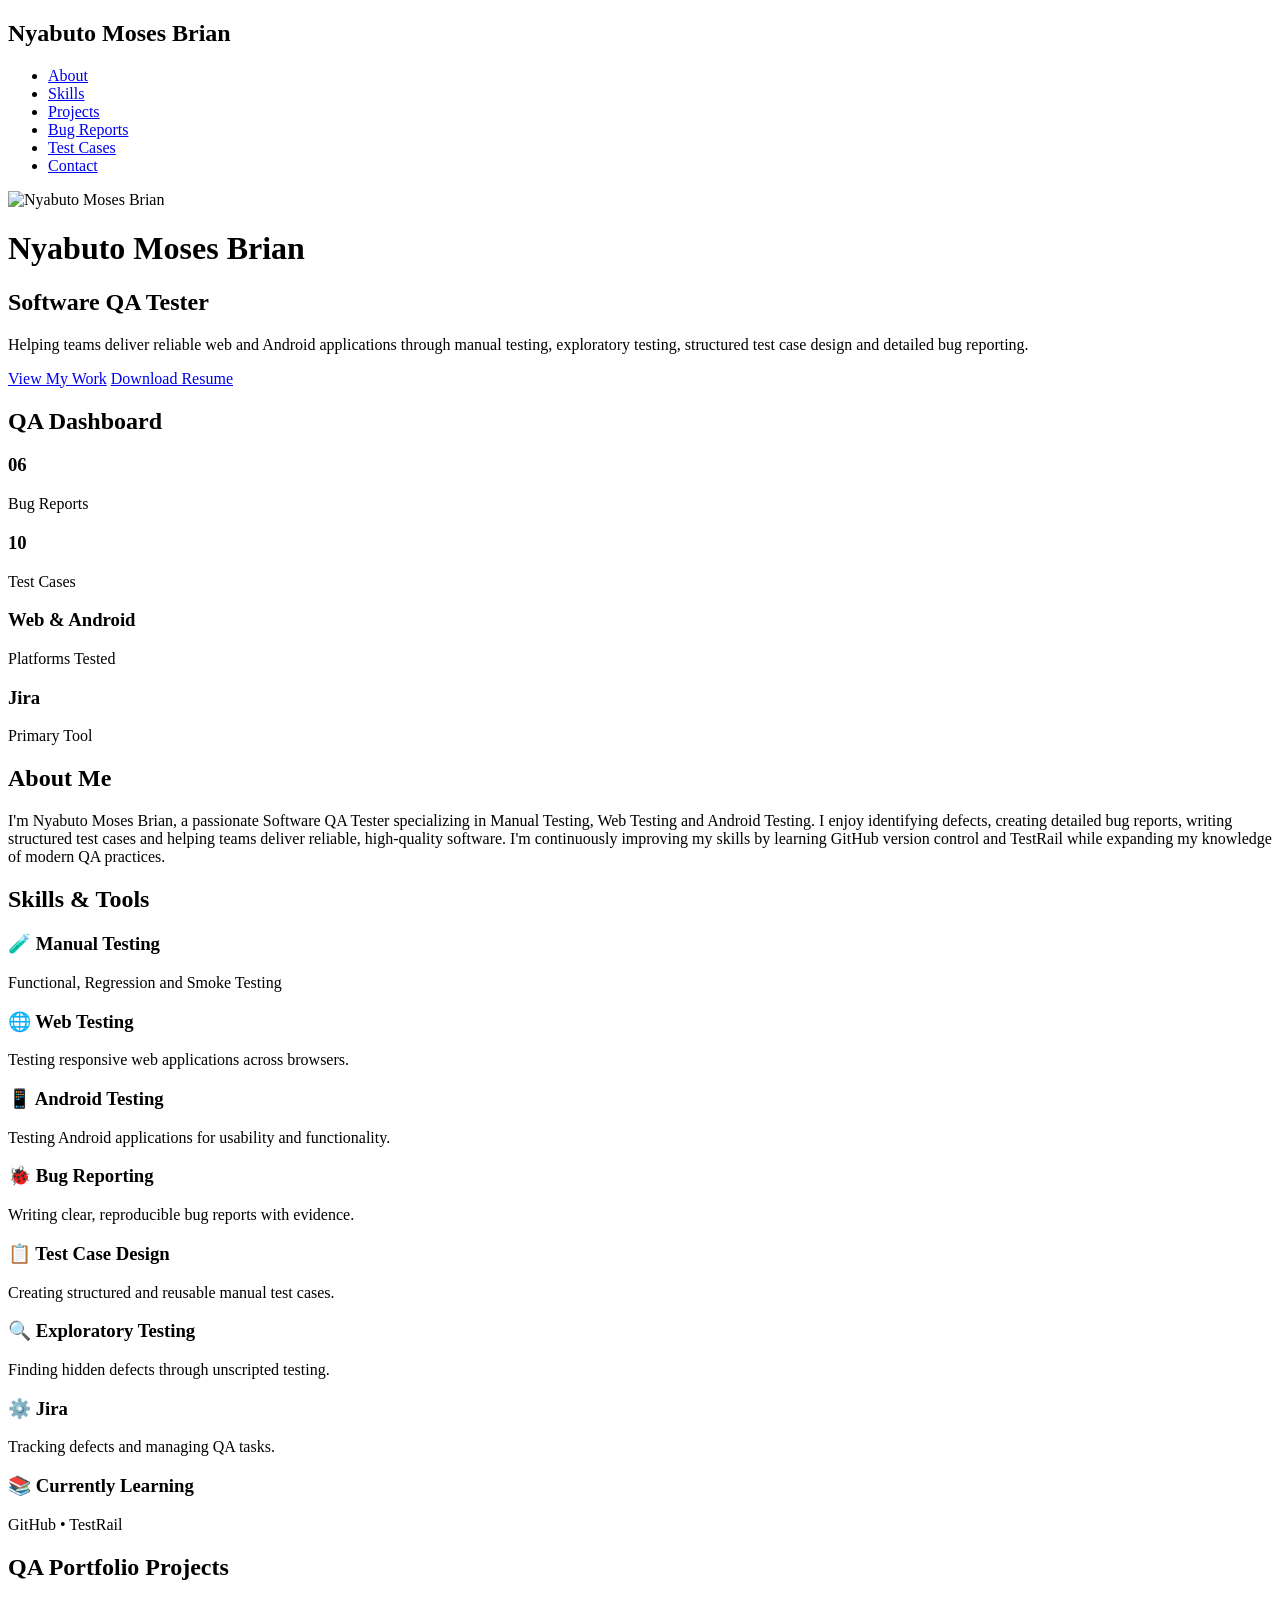
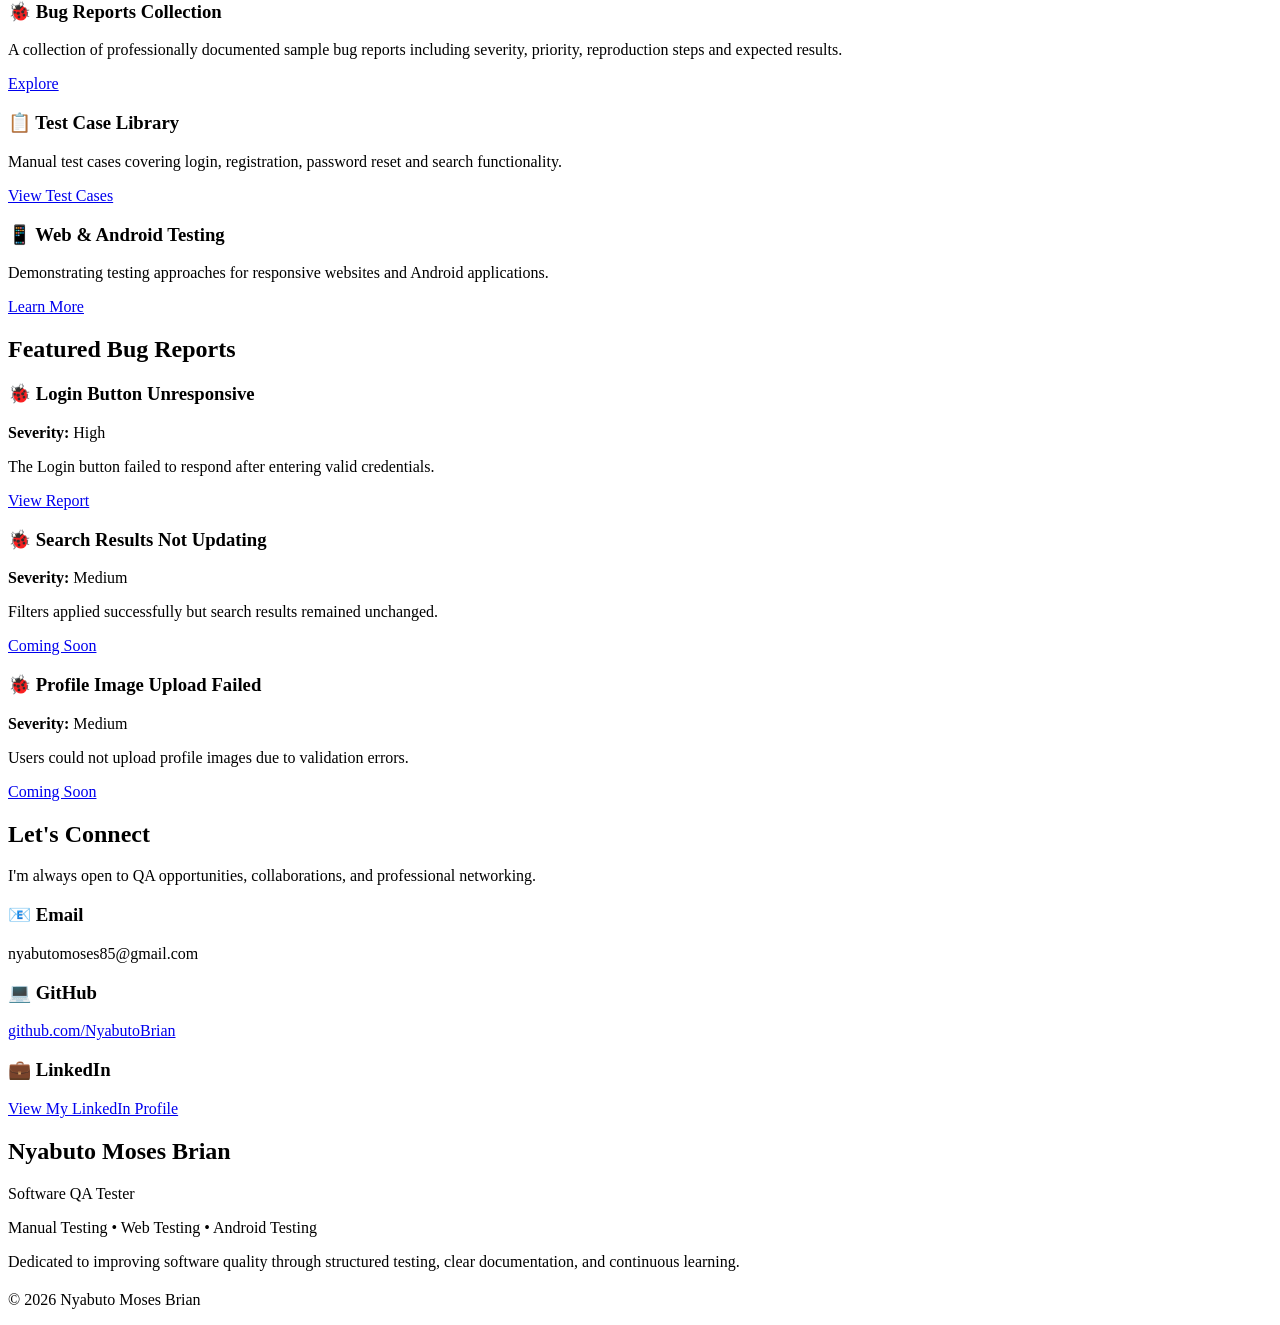
==== index.html @ d2799c63 "Update index.html" ====
<!DOCTYPE html>
<html lang="en">
<head>
    <meta charset="UTF-8">
    <meta name="viewport" content="width=device-width, initial-scale=1.0">
    <title>Nyabuto Moses Brian | Software QA Tester</title>

    <link rel="stylesheet" href="assets/css/style. css"/>
</head>
    <body>
<header class="hero">

<nav class="navbar">

<h2 class="logo">Nyabuto Moses Brian</h2>

<ul class="nav-links">
<li><a href="#about">About</a></li>
<li><a href="#skills">Skills</a></li>
<li><a href="#projects">Projects</a></li>
<li><a href="#Bug Reports">Bug Reports</a></li>
<li><a href="#testcases">Test Cases</a></li>
<li><a href="#contact">Contact</a></li>
</ul>

</nav>

<div class="hero-content">

<img src="assets/1000128301.jpg"
alt="Nyabuto Moses Brian"
class="profile-photo">

<h1>Nyabuto Moses Brian</h1>

<h2 class="job-title">Software QA Tester</h2>

<p class="hero-text">
Helping teams deliver reliable web and Android applications through manual testing, exploratory testing, structured test case design and detailed bug reporting.
</p>

<div class="buttons">
<a href="#projects" class="btn">View My Work</a>
<a href="#resume" class="btn">Download Resume</a>
</div>

</div>

</header>

<section id="dashboard">

<h2>QA Dashboard</h2>

<div class="cards">

<div class="card">
<h3>06</h3>
<p>Bug Reports</p>
</div>

<div class="card">
<h3>10</h3>
<p>Test Cases</p>
</div>

<div class="card">
<h3>Web & Android</h3>
<p>Platforms Tested</p>
</div>

<div class="card">
<h3>Jira</h3>
<p>Primary Tool</p>
</div>

</div>

</section>

<section id="about">

<h2>About Me</h2>

<p>

I'm Nyabuto Moses Brian, a passionate Software QA Tester specializing in Manual Testing, Web Testing and Android Testing.

I enjoy identifying defects, creating detailed bug reports, writing structured test cases and helping teams deliver reliable, high-quality software.

I'm continuously improving my skills by learning GitHub version control and TestRail while expanding my knowledge of modern QA practices.

</p>

</section>
        <section id="skills">

<h2>Skills & Tools</h2>

<div class="cards">

<div class="card">
<h3>🧪 Manual Testing</h3>
<p>Functional, Regression and Smoke Testing</p>
</div>

<div class="card">
<h3>🌐 Web Testing</h3>
<p>Testing responsive web applications across browsers.</p>
</div>

<div class="card">
<h3>📱 Android Testing</h3>
<p>Testing Android applications for usability and functionality.</p>
</div>

<div class="card">
<h3>🐞 Bug Reporting</h3>
<p>Writing clear, reproducible bug reports with evidence.</p>
</div>

<div class="card">
<h3>📋 Test Case Design</h3>
<p>Creating structured and reusable manual test cases.</p>
</div>

<div class="card">
<h3>🔍 Exploratory Testing</h3>
<p>Finding hidden defects through unscripted testing.</p>
</div>

<div class="card">
<h3>⚙️ Jira</h3>
<p>Tracking defects and managing QA tasks.</p>
</div>

<div class="card">
<h3>📚 Currently Learning</h3>
<p>GitHub • TestRail</p>
</div>

</div>

</section>
<section id="projects">

<h2>QA Portfolio Projects</h2>

<div class="cards">

<div class="card">

<h3>🐞 Bug Reports Collection</h3>

<p>
A collection of professionally documented sample bug reports including severity, priority, reproduction steps and expected results.
</p>

<a href="#Bug Reports" class="btn">Explore</a>

</div>

<div class="card">

<h3>📋 Test Case Library</h3>

<p>
Manual test cases covering login, registration, password reset and search functionality.
</p>

<a href="#testcases" class="btn">View Test Cases</a>

</div>

<div class="card">

<h3>📱 Web & Android Testing</h3>

<p>
Demonstrating testing approaches for responsive websites and Android applications.
</p>

<a href="#contact" class="btn">Learn More</a>

</div>

</div>

</section>

        <section id="Bug Reports">

<h2>Featured Bug Reports</h2>

<div class="cards">

<div class="card">

<h3>🐞 Login Button Unresponsive</h3>

<p><strong>Severity:</strong> High</p>

<p>The Login button failed to respond after entering valid credentials.</p>

<a href="Bug Reports/login-button-bug.html" class="btn">View Report</a>

</div>

<div class="card">

<h3>🐞 Search Results Not Updating</h3>

<p><strong>Severity:</strong> Medium</p>

<p>Filters applied successfully but search results remained unchanged.</p>

<a href="#" class="btn">Coming Soon</a>

</div>

<div class="card">

<h3>🐞 Profile Image Upload Failed</h3>

<p><strong>Severity:</strong> Medium</p>

<p>Users could not upload profile images due to validation errors.</p>

<a href="#" class="btn">Coming Soon</a>

</div>

</div>

</section>

        <section id="contact">

<h2>Let's Connect</h2>

<p>
I'm always open to QA opportunities, collaborations, and professional networking.
</p>

<div class="cards">

<div class="card">

<h3>📧 Email</h3>

<p>nyabutomoses85@gmail.com</p>

</div>

<div class="card">

<h3>💻 GitHub</h3>

<p>
<a href="https://github.com/NyabutoBrian" target="_blank">
github.com/NyabutoBrian
</a>
</p>

</div>

<div class="card">

<h3>💼 LinkedIn</h3>

<p>
<a href="https://www.linkedin.com/in/nyabuto-brian-2000m" target="_blank">
View My LinkedIn Profile
</a>
</p>

</div>

</div>

</section>
        
      <footer>

<h2>Nyabuto Moses Brian</h2>

<p>Software QA Tester</p>

<p>
Manual Testing • Web Testing • Android Testing
</p>

<p>
Dedicated to improving software quality through structured testing,
clear documentation, and continuous learning.
</p>

<p style="margin-top:20px;">
© 2026 Nyabuto Moses Brian
</p>

</footer> 
 <script src="assets/js/script.js"></script>

</body>
</html>
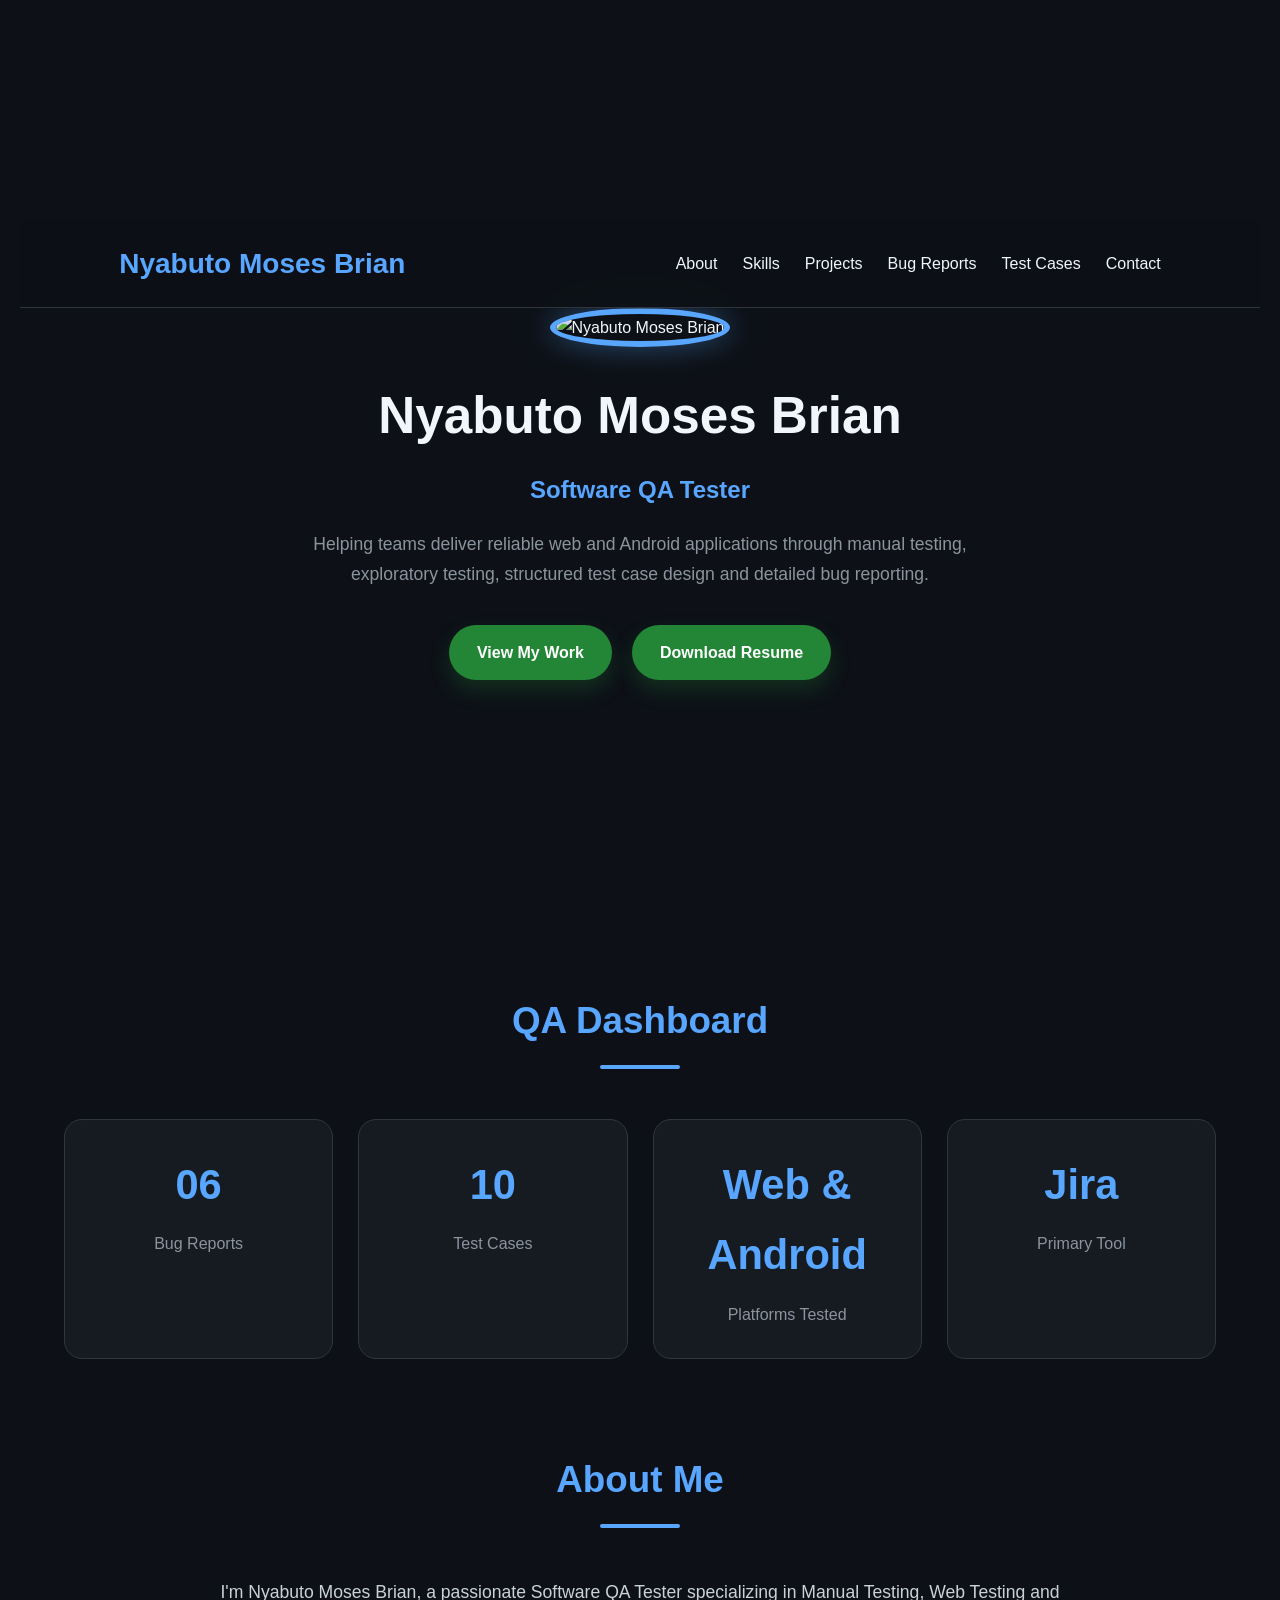
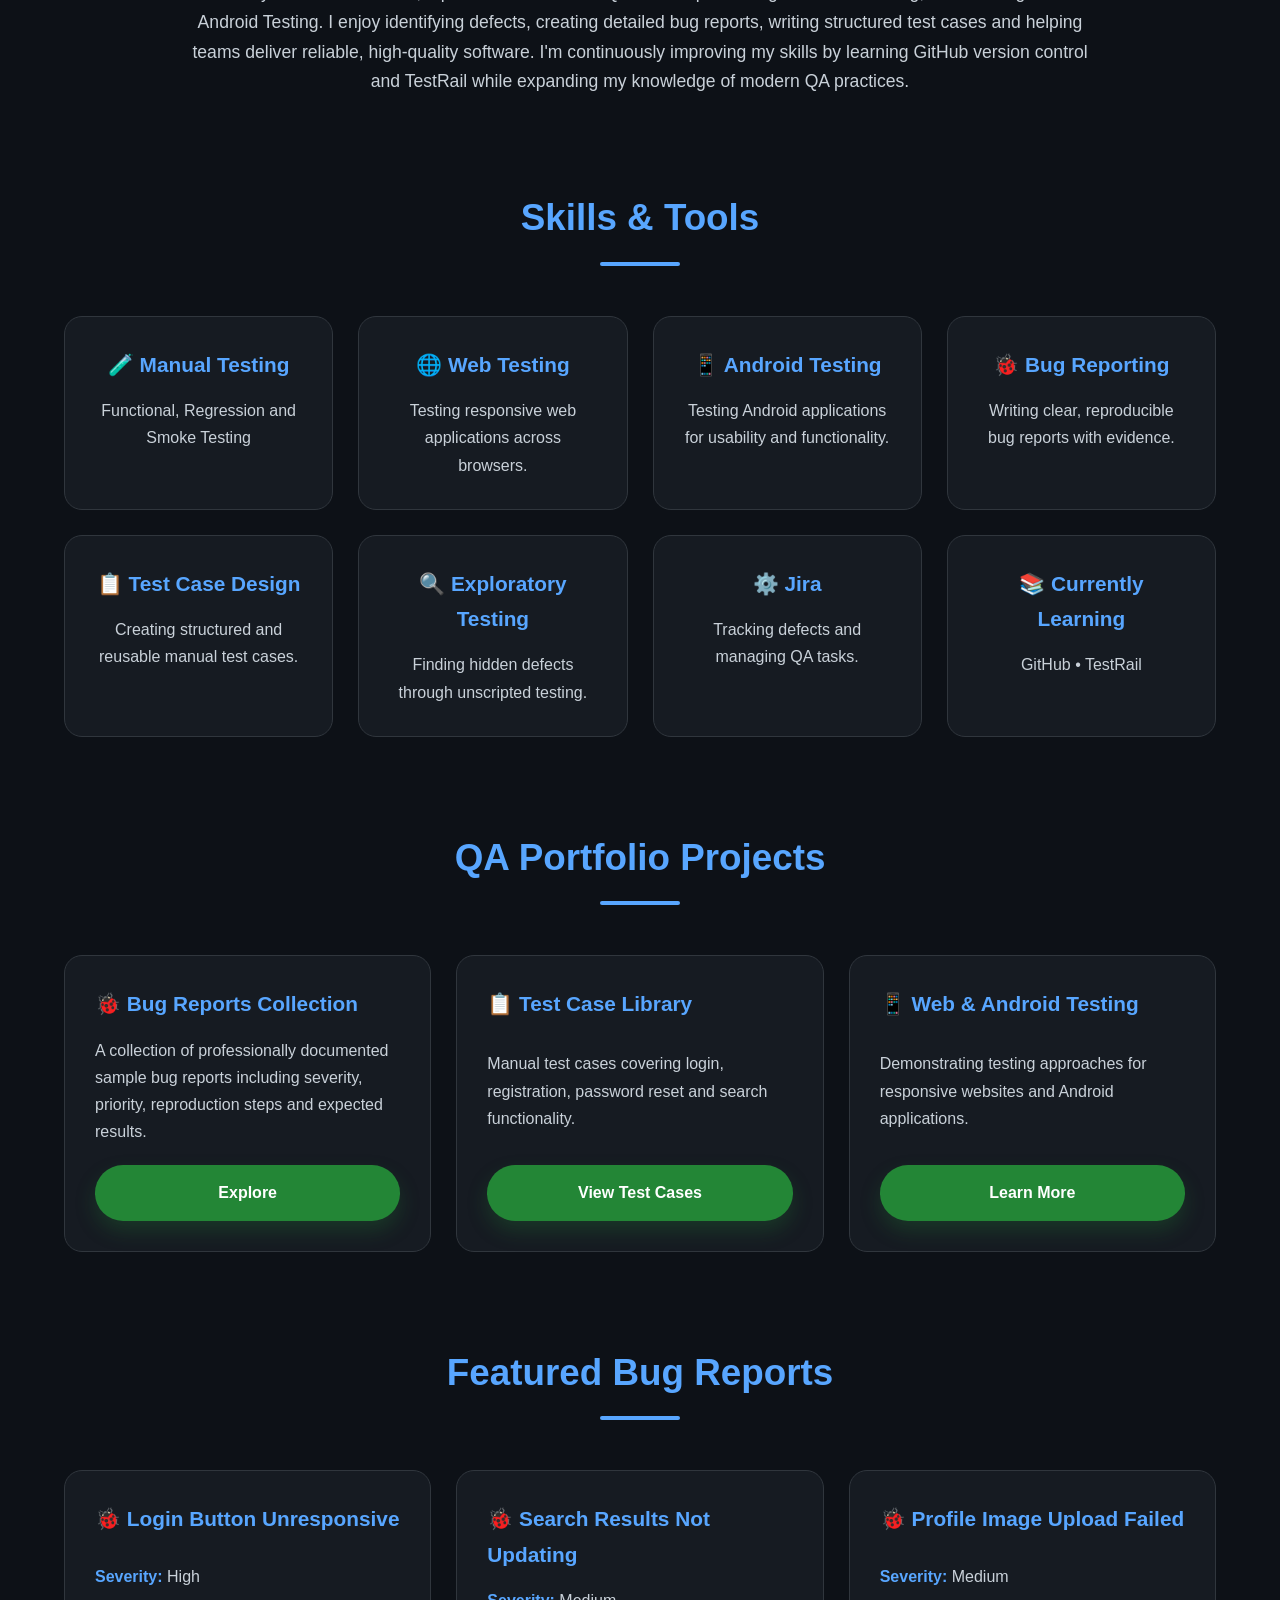
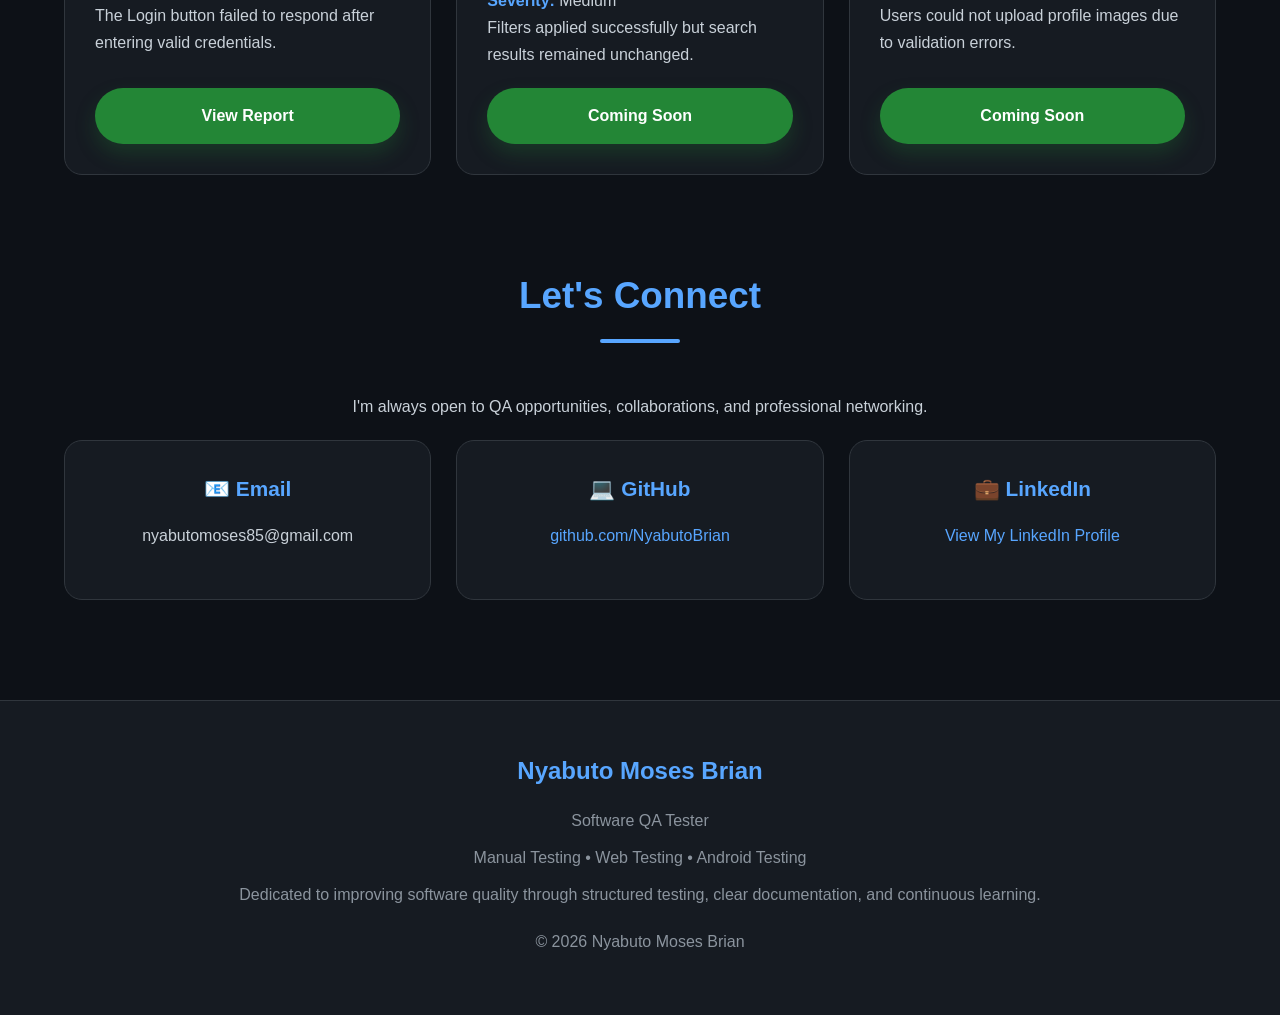
==== commit 39865826: "Update index.html" ====
--- a/index.html
+++ b/index.html
@@ -6,7 +6,7 @@
     <meta name="viewport" content="width=device-width, initial-scale=1.0">
     <title>Nyabuto Moses Brian | Software QA Tester</title>
 
-    <link rel="stylesheet" href="assets/css/style. css"/>
+    <link rel="stylesheet" href="assets/css/style.css">
 </head>
     <body>
 <header class="hero">
@@ -19,7 +19,7 @@
 <li><a href="#about">About</a></li>
 <li><a href="#skills">Skills</a></li>
 <li><a href="#projects">Projects</a></li>
-<li><a href="#Bug Reports">Bug Reports</a></li>
+<li><a href="#bug-reports">Bug Reports</a></li>
 <li><a href="#testcases">Test Cases</a></li>
 <li><a href="#contact">Contact</a></li>
 </ul>
@@ -42,7 +42,7 @@
 
 <div class="buttons">
 <a href="#projects" class="btn">View My Work</a>
-<a href="#resume" class="btn">Download Resume</a>
+<a href="assets/NyabutoResume.pdf" class="btn">Download Resume</a>
 </div>
 
 </div>
@@ -157,7 +157,7 @@
 A collection of professionally documented sample bug reports including severity, priority, reproduction steps and expected results.
 </p>
 
-<a href="#Bug Reports" class="btn">Explore</a>
+<a href="#bug-reports" class="btn">Explore</a>
 
 </div>
 
@@ -189,7 +189,7 @@
 
 </section>
 
-        <section id="Bug Reports">
+        <section id="bug-reports">
 
 <h2>Featured Bug Reports</h2>
 
@@ -203,7 +203,7 @@
 
 <p>The Login button failed to respond after entering valid credentials.</p>
 
-<a href="Bug Reports/login-button-bug.html" class="btn">View Report</a>
+<a href="bug-reports/login-button-bug.html" class="btn">View Report</a>
 
 </div>
 
@@ -215,8 +215,7 @@
 
 <p>Filters applied successfully but search results remained unchanged.</p>
 
-<a href="#" class="btn">Coming Soon</a>
-
+<a href="search-results-bug.html" class="btn">Coming Soon</a>
 </div>
 
 <div class="card">
--- a/assets/css/style.css
+++ b/assets/css/style.css
@@ -0,0 +1,501 @@
+/* ===========================
+   NYABUTO MOSES BRIAN
+   QA PORTFOLIO 
+=========================== */
+
+*{
+    margin:0;
+    padding:0;
+    box-sizing:border-box;
+    scroll-behavior:smooth;
+}
+
+body{
+    font-family:Arial, Helvetica, sans-serif;
+    background:#0D1117;
+    color:#F0F6FC;
+    line-height:1.7;
+}
+
+/* Navigation */
+
+.navbar{
+    position:sticky;
+    top:0;
+    width:100%;
+    display:flex;
+    justify-content:space-between;
+    align-items:center;
+    padding:20px 8%;
+    background:rgba(13,17,23,.95);
+    backdrop-filter:blur(10px);
+    border-bottom:1px solid #30363d;
+    z-index:1000;
+}
+
+.logo{
+    color:#58A6FF;
+    font-size:28px;
+    font-weight:bold;
+}
+
+.nav-links{
+    display:flex;
+    list-style:none;
+    gap:25px;
+}
+
+.nav-links a{
+    text-decoration:none;
+    color:#F0F6FC;
+    transition:.3s;
+}
+
+.nav-links a:hover{
+    color:#58A6FF;
+}
+
+/* Hero */
+
+.hero{
+    min-height:100vh;
+    display:flex;
+    justify-content:center;
+    align-items:center;
+    flex-direction:column;
+    text-align:center;
+    padding:50px 20px;
+}
+
+.profile-photo{
+    width:220px;
+    height:220px;
+    border-radius:50%;
+    object-fit:cover;
+    border:6px solid #58A6FF;
+    box-shadow:0 0 30px rgba(88,166,255,.4);
+    margin-bottom:25px;
+    transition:.4s;
+}
+
+.profile-photo:hover{
+    transform:scale(1.05);
+}
+
+.hero h1{
+    font-size:3.2rem;
+    margin-bottom:10px;
+}
+
+.job-title{
+    color:#58A6FF;
+    margin-bottom:20px;
+}
+
+.hero-text{
+    max-width:700px;
+    color:#8B949E;
+    margin-bottom:35px;
+    font-size:1.1rem;
+}
+
+.buttons{
+    display:flex;
+    gap:20px;
+    flex-wrap:wrap;
+    justify-content:center;
+}
+
+.btn{
+    background:#238636;
+    color:white;
+    text-decoration:none;
+    padding:14px 28px;
+    border-radius:50px;
+    transition:.3s;
+    font-weight:bold;
+}
+
+.btn:hover{
+    background:#2EA043;
+    transform:translateY(-4px);
+}
+
+/* ===================================
+   SECTIONS
+=================================== */
+
+section{
+    width:90%;
+    max-width:1200px;
+    margin:90px auto;
+}
+
+section h2{
+    text-align:center;
+    font-size:2.3rem;
+    color:#58A6FF;
+    margin-bottom:50px;
+    position:relative;
+}
+
+section h2::after{
+    content:"";
+    width:80px;
+    height:4px;
+    background:#58A6FF;
+    display:block;
+    margin:12px auto;
+    border-radius:10px;
+}
+
+/* ===================================
+   CARDS
+=================================== */
+
+.cards{
+    display:grid;
+    grid-template-columns:repeat(auto-fit,minmax(260px,1fr));
+    gap:25px;
+}
+
+.card{
+    background:#161B22;
+    border:1px solid #30363D;
+    border-radius:18px;
+    padding:30px;
+    transition:all .35s ease;
+    cursor:pointer;
+}
+
+.card:hover{
+    transform:translateY(-10px);
+    border-color:#58A6FF;
+    box-shadow:0 15px 35px rgba(88,166,255,.18);
+}
+
+.card h3{
+    color:#58A6FF;
+    margin-bottom:15px;
+    font-size:1.3rem;
+}
+
+.card p{
+    color:#C9D1D9;
+}
+
+/* ===================================
+   DASHBOARD
+=================================== */
+
+#dashboard .card{
+    text-align:center;
+}
+
+#dashboard h3{
+    font-size:2.6rem;
+    color:#58A6FF;
+    margin-bottom:10px;
+}
+
+#dashboard p{
+    font-size:1rem;
+    color:#8B949E;
+}
+
+/* ===================================
+   ABOUT
+=================================== */
+
+#about p{
+    max-width:900px;
+    margin:auto;
+    text-align:center;
+    color:#C9D1D9;
+    font-size:1.1rem;
+}
+
+/* ===================================
+   SKILLS
+=================================== */
+
+#skills .card{
+    text-align:center;
+}
+
+#skills .card:hover{
+    background:#1C2128;
+}
+
+/* ===================================
+   PROJECTS
+=================================== */
+
+#projects .card{
+    display:flex;
+    flex-direction:column;
+    justify-content:space-between;
+}
+
+#projects .btn{
+    margin-top:20px;
+    display:inline-block;
+    text-align:center;
+}
+
+/* ===================================
+   BUTTON IMPROVEMENT
+=================================== */
+
+.btn{
+    box-shadow:0 10px 20px rgba(35,134,54,.25);
+}
+
+.btn:hover{
+    box-shadow:0 15px 30px rgba(35,134,54,.45);
+}
+
+/* ===================================
+   BUG REPORTS
+=================================== */
+
+#bug-reports .card{
+    display:flex;
+    flex-direction:column;
+    justify-content:space-between;
+}
+
+#bug-reports .card strong{
+    color:#58A6FF;
+}
+
+#bug-reports .btn{
+    margin-top:20px;
+    text-align:center;
+}
+
+/* ===================================
+   TEST CASES
+=================================== */
+
+#testcases .card{
+    text-align:center;
+}
+
+#testcases h3{
+    font-size:1.5rem;
+}
+
+/* ===================================
+   CERTIFICATIONS
+=================================== */
+
+#certifications .card{
+    text-align:center;
+}
+
+#certifications h3{
+    color:#58A6FF;
+}
+
+/* ===================================
+   RESUME
+=================================== */
+
+#resume{
+    text-align:center;
+}
+
+#resume p{
+    color:#C9D1D9;
+    margin-bottom:25px;
+}
+
+/* ===================================
+   CONTACT
+=================================== */
+
+#contact{
+    text-align:center;
+}
+
+#contact p{
+    color:#C9D1D9;
+    margin-bottom:20px;
+}
+
+#contact a{
+    color:#58A6FF;
+    text-decoration:none;
+    transition:.3s;
+}
+
+#contact a:hover{
+    color:#79C0FF;
+    text-decoration:underline;
+}
+
+/* ===================================
+   LINKS
+=================================== */
+
+a{
+    transition:.3s;
+}
+
+a:hover{
+    opacity:.9;
+}
+
+/* ===================================
+   HOVER EFFECTS
+=================================== */
+
+.card:hover h3{
+    color:#79C0FF;
+}
+
+.card:hover p{
+    color:#F0F6FC;
+}
+
+
+/* ===================================
+   FOOTER
+=================================== */
+
+footer{
+    background:#161B22;
+    border-top:1px solid #30363D;
+    text-align:center;
+    padding:50px 20px;
+    margin-top:100px;
+}
+
+footer h2{
+    color:#58A6FF;
+    margin-bottom:15px;
+}
+
+footer p{
+    color:#8B949E;
+    margin:10px 0;
+}
+
+/* ===================================
+   SCROLLBAR
+=================================== */
+
+::-webkit-scrollbar{
+    width:10px;
+}
+
+::-webkit-scrollbar-track{
+    background:#0D1117;
+}
+
+::-webkit-scrollbar-thumb{
+    background:#58A6FF;
+    border-radius:10px;
+}
+
+::-webkit-scrollbar-thumb:hover{
+    background:#79C0FF;
+}
+
+/* ===================================
+   IMAGE ANIMATION
+=================================== */
+
+.profile-photo{
+    animation:float 4s ease-in-out infinite;
+}
+
+@keyframes float{
+
+0%{
+transform:translateY(0px);
+}
+
+50%{
+transform:translateY(-10px);
+}
+
+100%{
+transform:translateY(0px);
+}
+
+}
+
+/* ===================================
+   SECTION ANIMATION
+=================================== */
+
+section{
+    animation:fadeUp .8s ease;
+}
+
+@keyframes fadeUp{
+
+from{
+opacity:0;
+transform:translateY(40px);
+}
+
+to{
+opacity:1;
+transform:translateY(0);
+}
+
+}
+
+/* ===================================
+   MOBILE RESPONSIVE
+=================================== */
+
+@media (max-width:768px){
+
+.navbar{
+    flex-direction:column;
+    padding:20px;
+}
+
+.nav-links{
+    flex-direction:column;
+    text-align:center;
+    gap:15px;
+    margin-top:20px;
+}
+
+.hero h1{
+    font-size:2.2rem;
+}
+
+.job-title{
+    font-size:1.3rem;
+}
+
+.profile-photo{
+    width:170px;
+    height:170px;
+}
+
+.buttons{
+    flex-direction:column;
+    width:100%;
+}
+
+.btn{
+    width:100%;
+    text-align:center;
+}
+
+.cards{
+    grid-template-columns:1fr;
+}
+
+section{
+    width:94%;
+}
+
+}
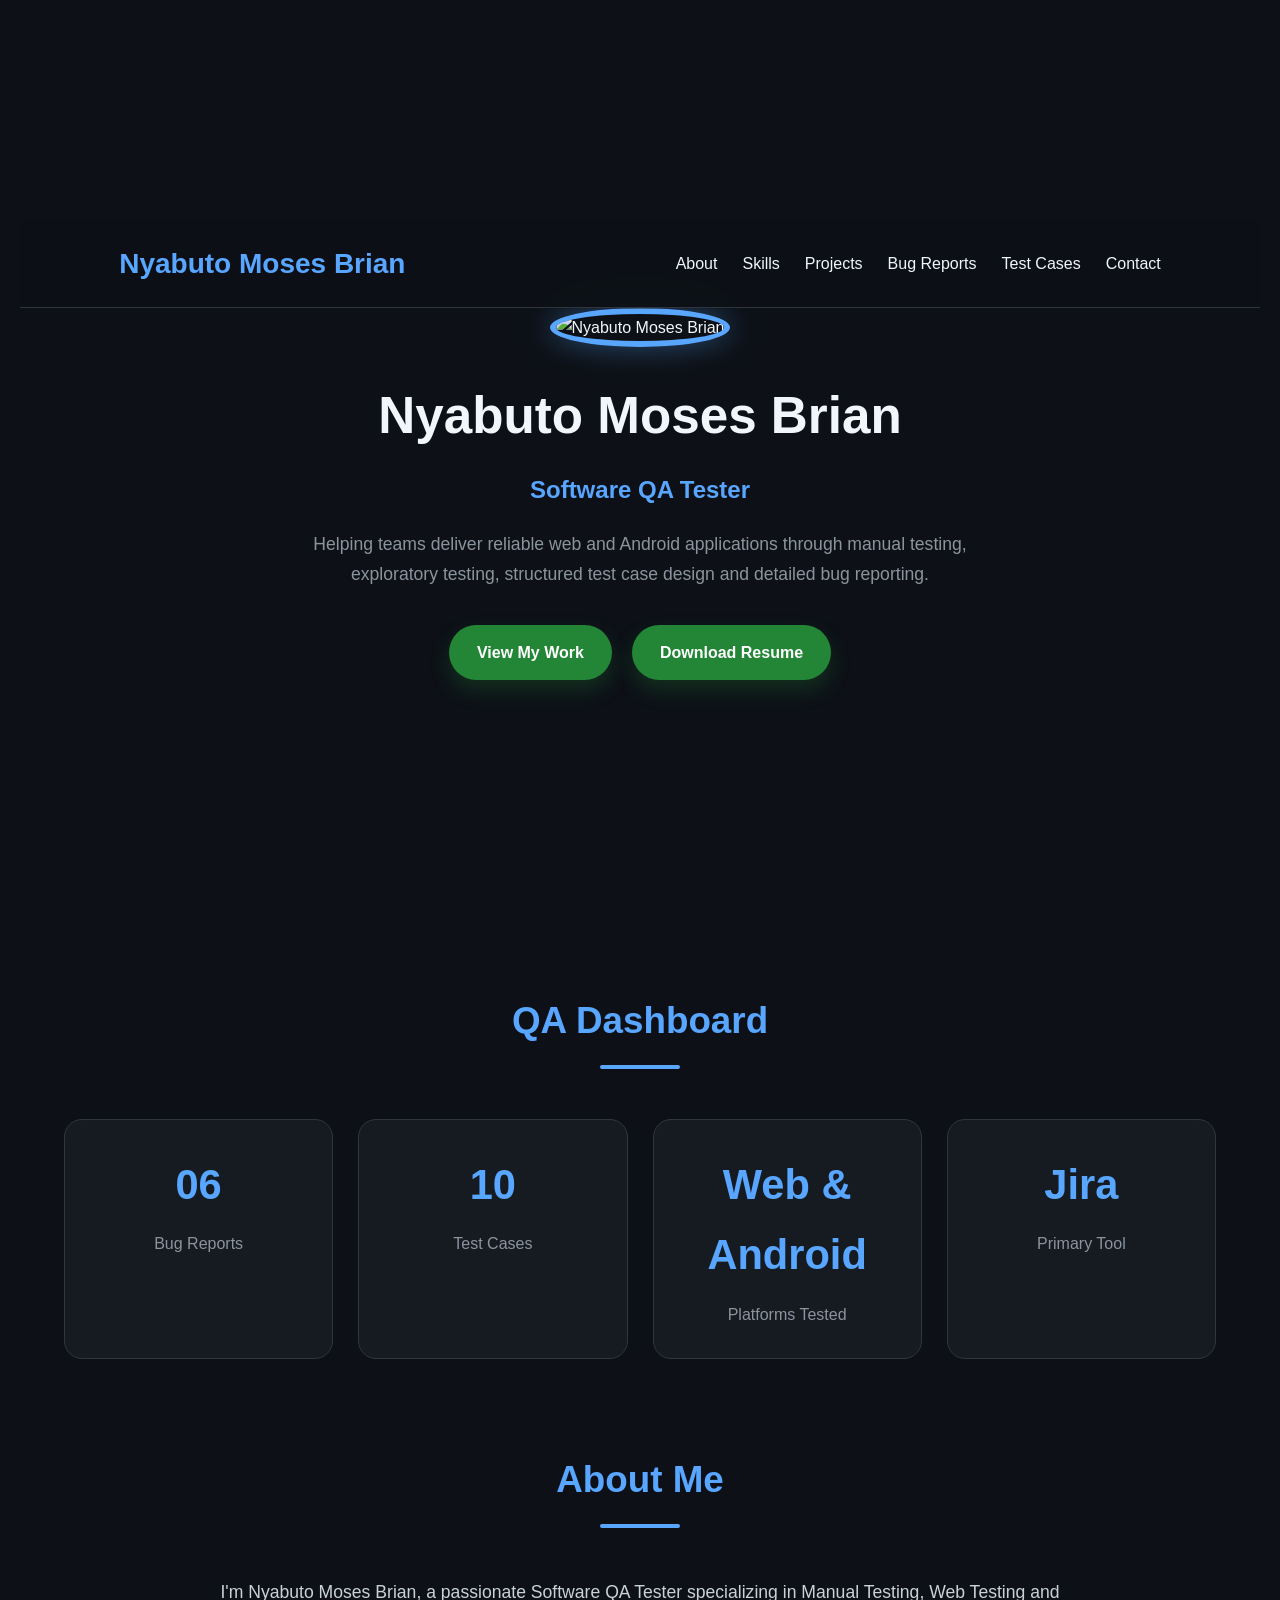
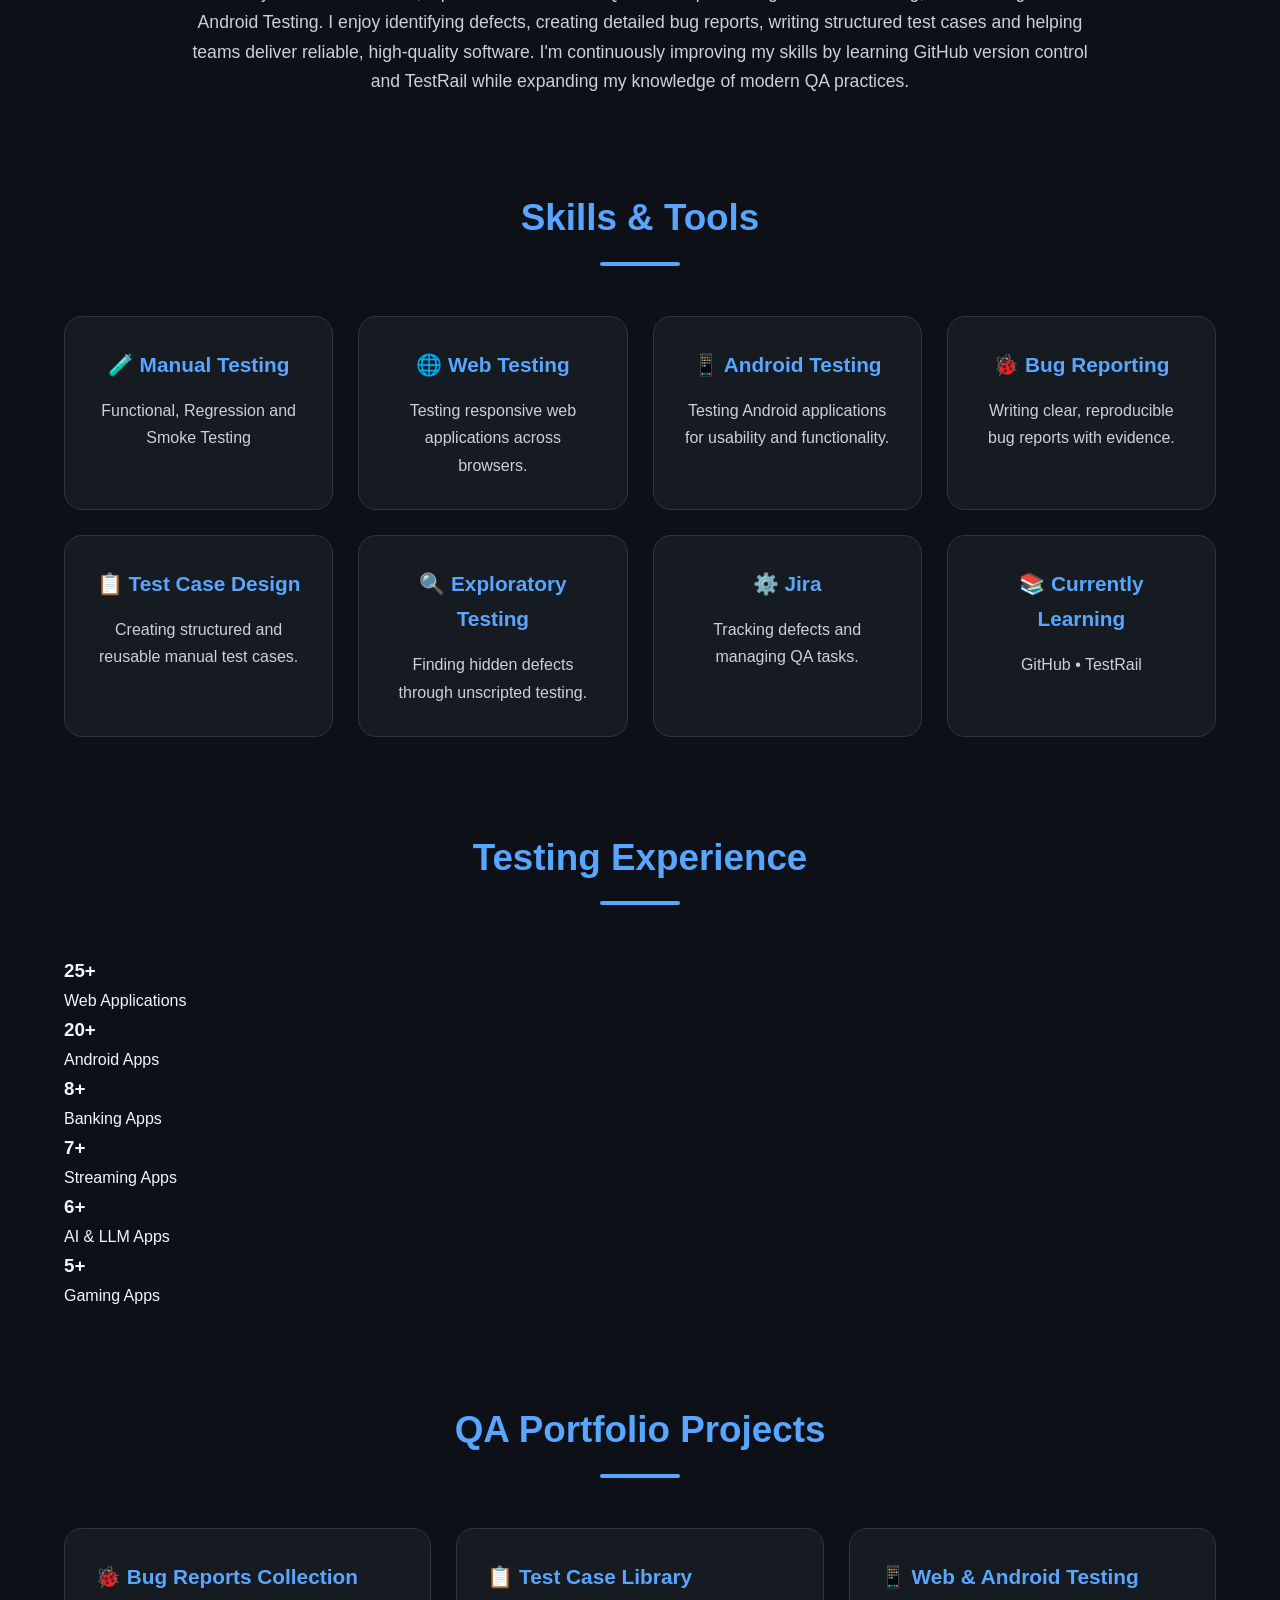
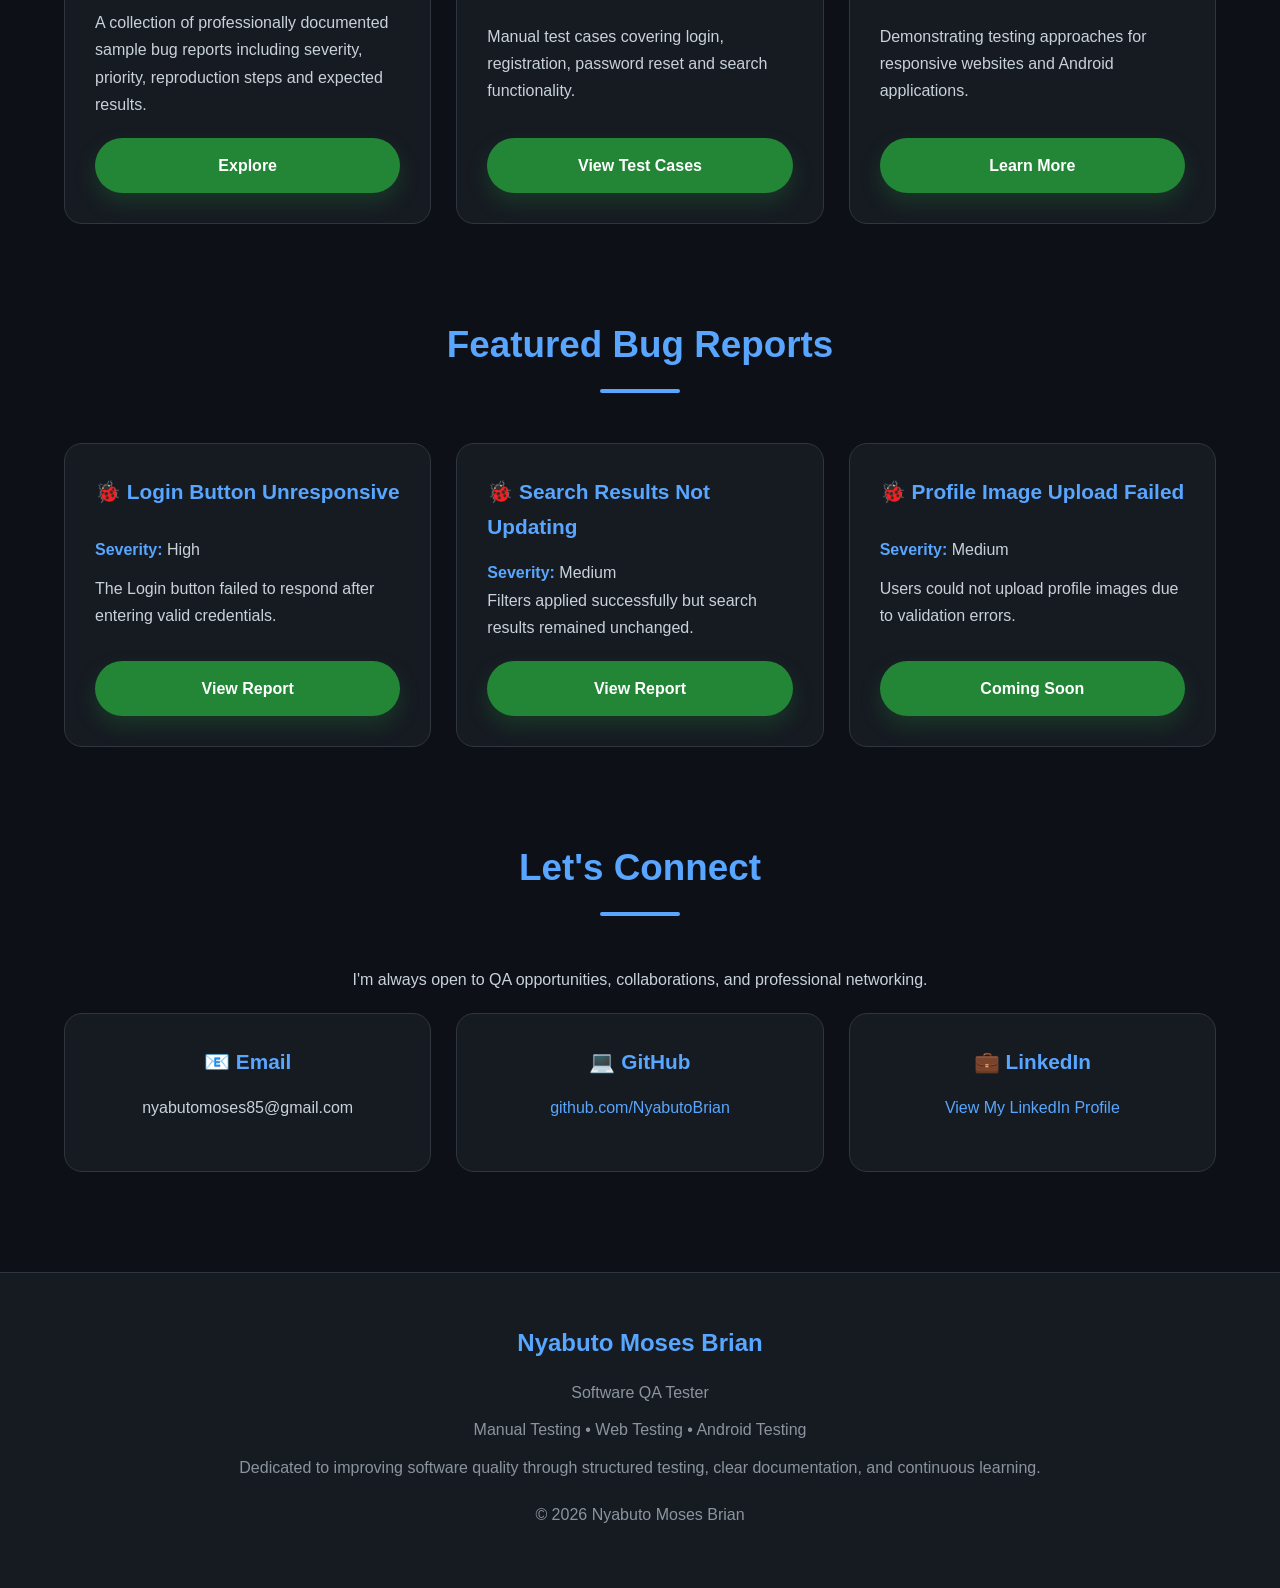
==== commit a8c55311: "Update index.html" ====
--- a/index.html
+++ b/index.html
@@ -143,6 +143,64 @@
 </div>
 
 </section>
+<section id="experience">
+
+<h2>Testing Experience</h2>
+
+<div class="experience-grid">
+
+<div class="experience-card">
+<h3>25+</h3>
+<p>Web Applications</p>
+<div class="progress">
+<div class="progress-fill web"></div>
+</div>
+</div>
+
+<div class="experience-card">
+<h3>20+</h3>
+<p>Android Apps</p>
+<div class="progress">
+<div class="progress-fill android"></div>
+</div>
+</div>
+
+<div class="experience-card">
+<h3>8+</h3>
+<p>Banking Apps</p>
+<div class="progress">
+<div class="progress-fill banking"></div>
+</div>
+</div>
+
+<div class="experience-card">
+<h3>7+</h3>
+<p>Streaming Apps</p>
+<div class="progress">
+<div class="progress-fill streaming"></div>
+</div>
+</div>
+
+<div class="experience-card">
+<h3>6+</h3>
+<p>AI & LLM Apps</p>
+<div class="progress">
+<div class="progress-fill ai"></div>
+</div>
+</div>
+
+<div class="experience-card">
+<h3>5+</h3>
+<p>Gaming Apps</p>
+<div class="progress">
+<div class="progress-fill games"></div>
+</div>
+</div>
+
+</div>
+
+</section>
+        
 <section id="projects">
 
 <h2>QA Portfolio Projects</h2>
@@ -215,7 +273,7 @@
 
 <p>Filters applied successfully but search results remained unchanged.</p>
 
-<a href="search-results-bug.html" class="btn">Coming Soon</a>
+<a href="bug-reports/search-results-bug.html" class="btn">View Report</a>
 </div>
 
 <div class="card">
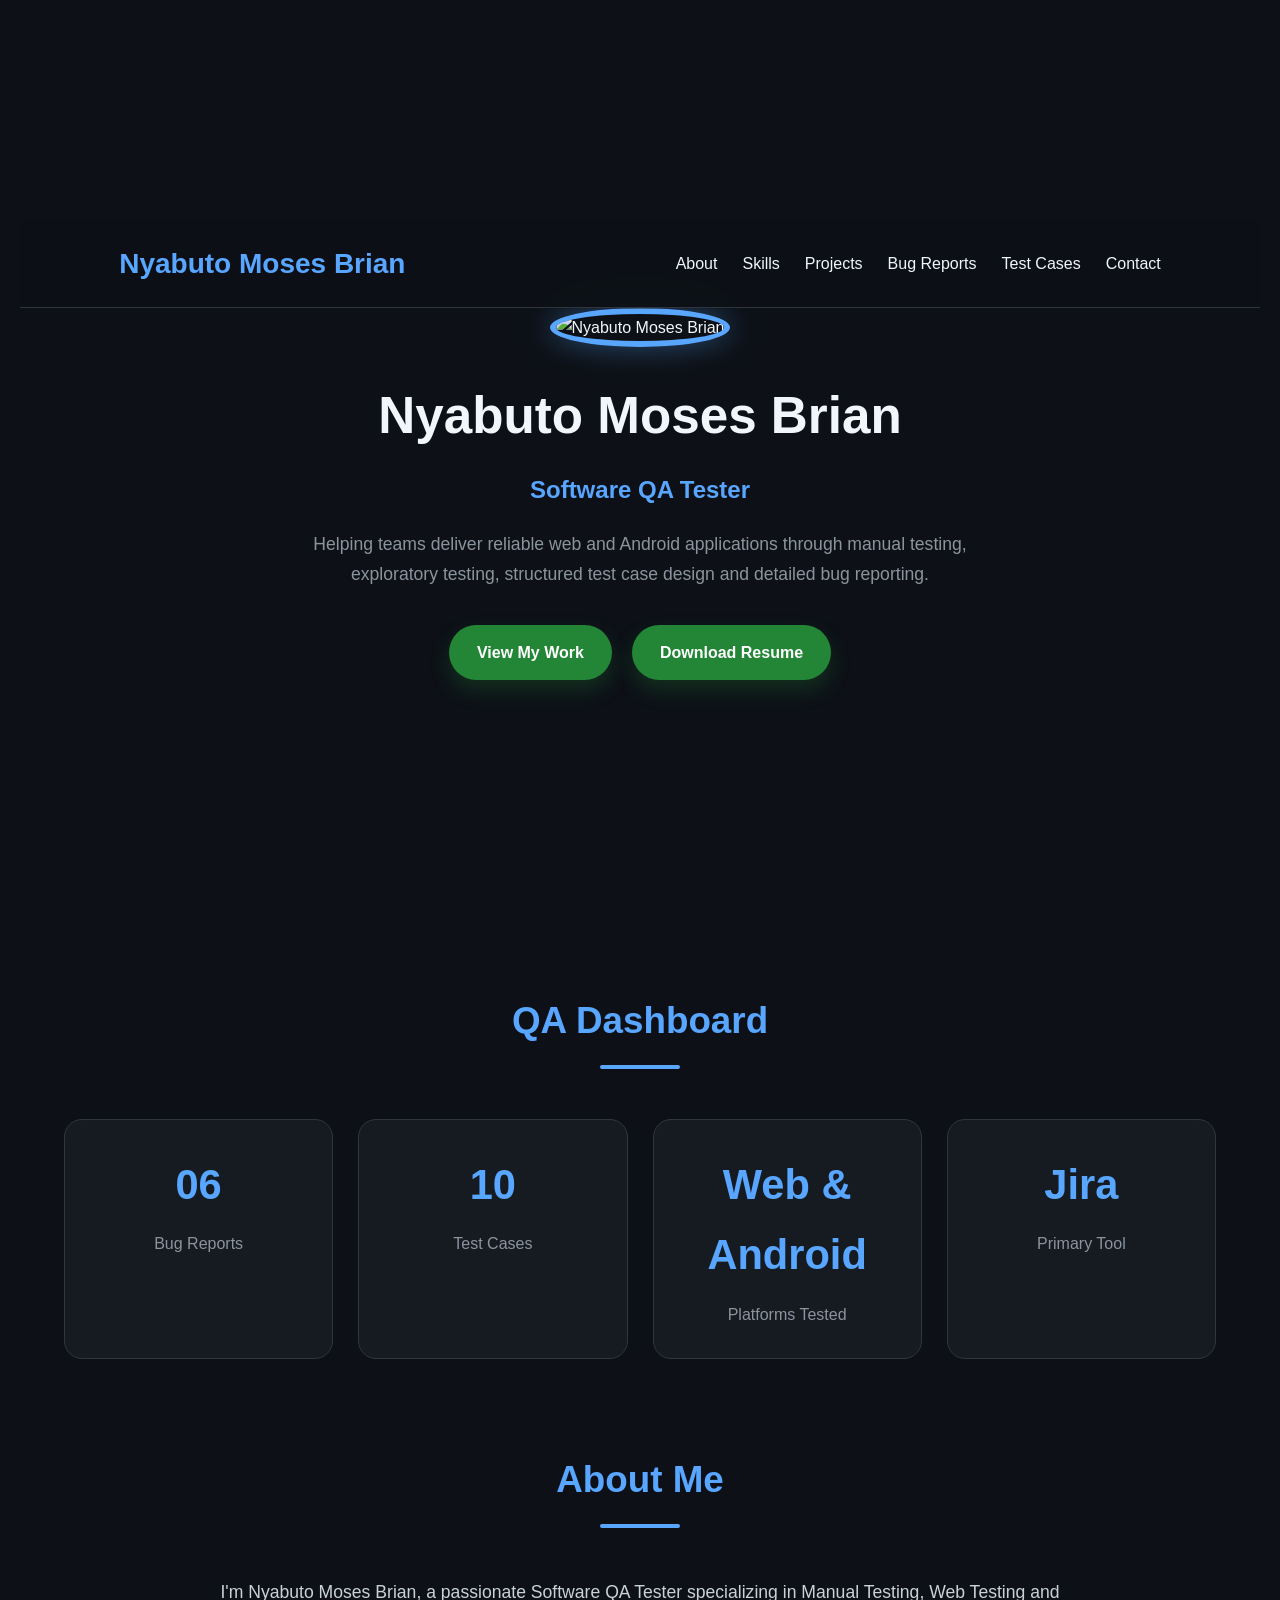
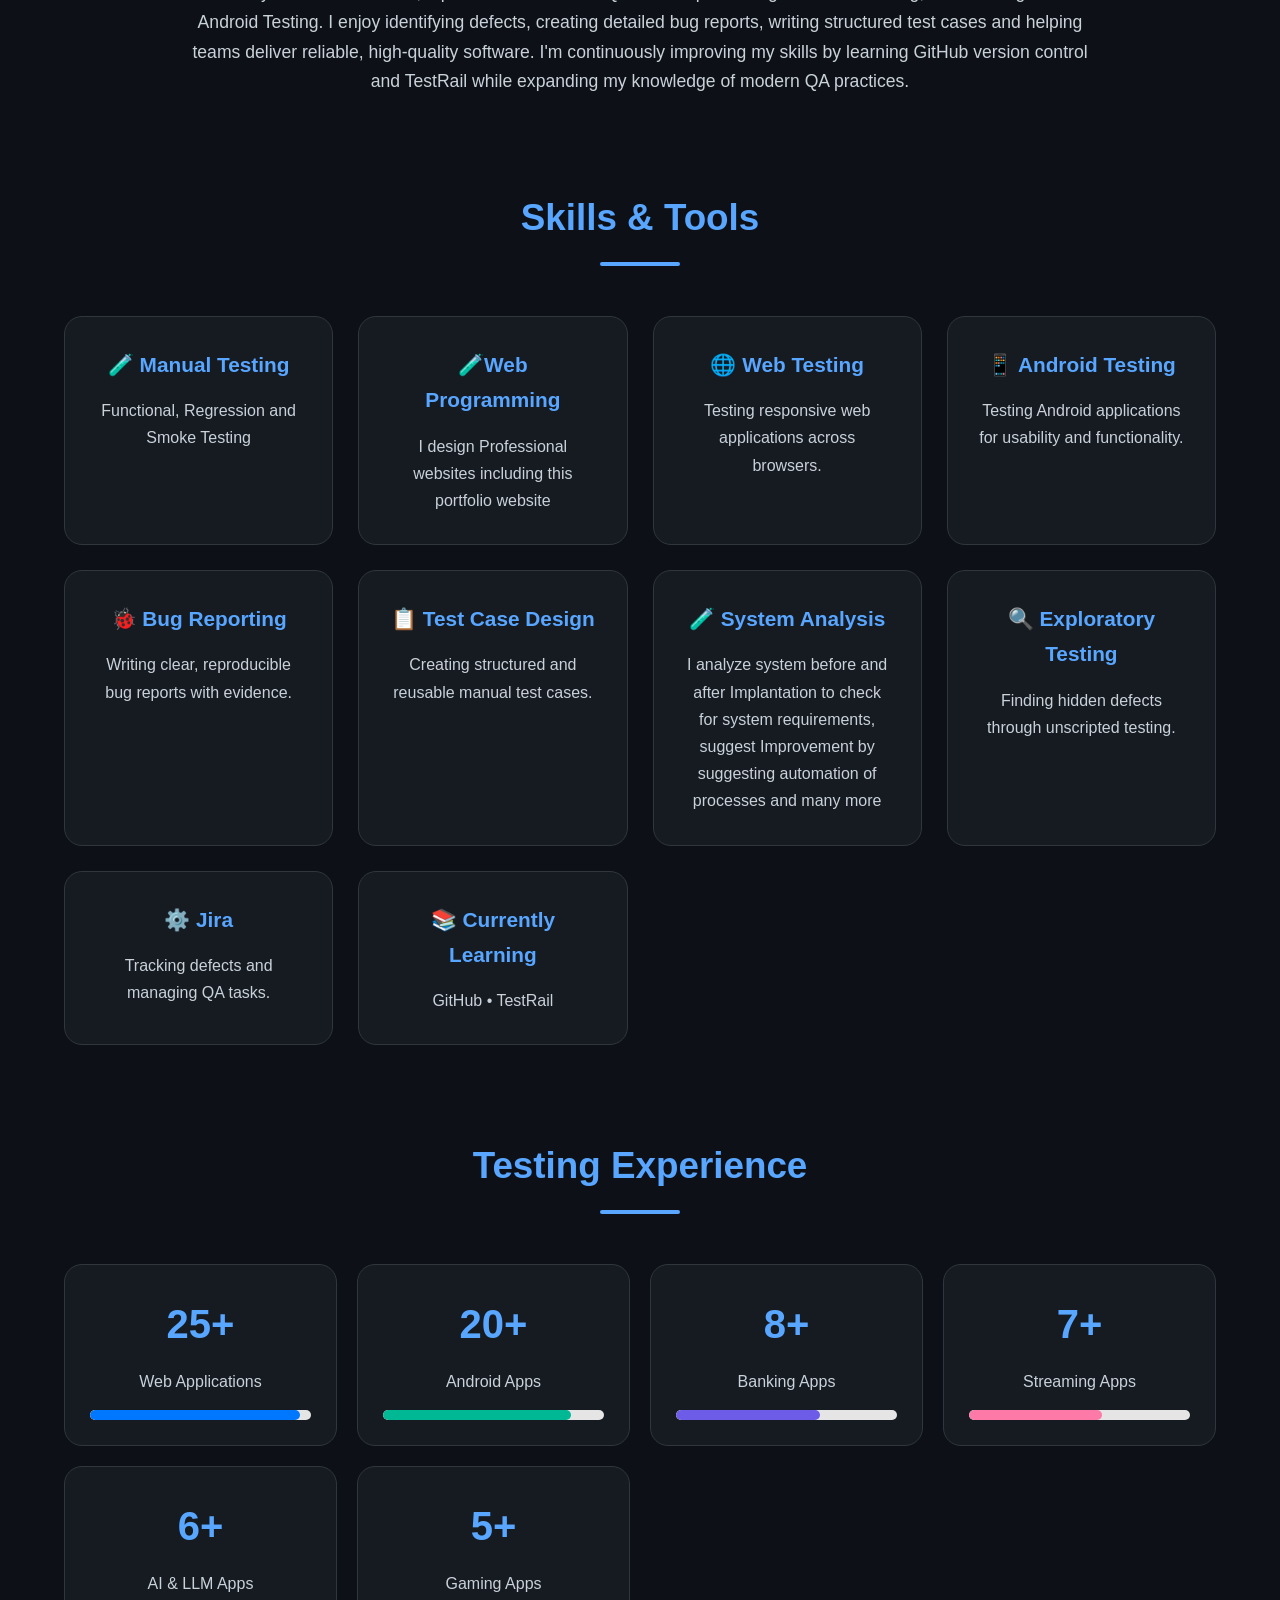
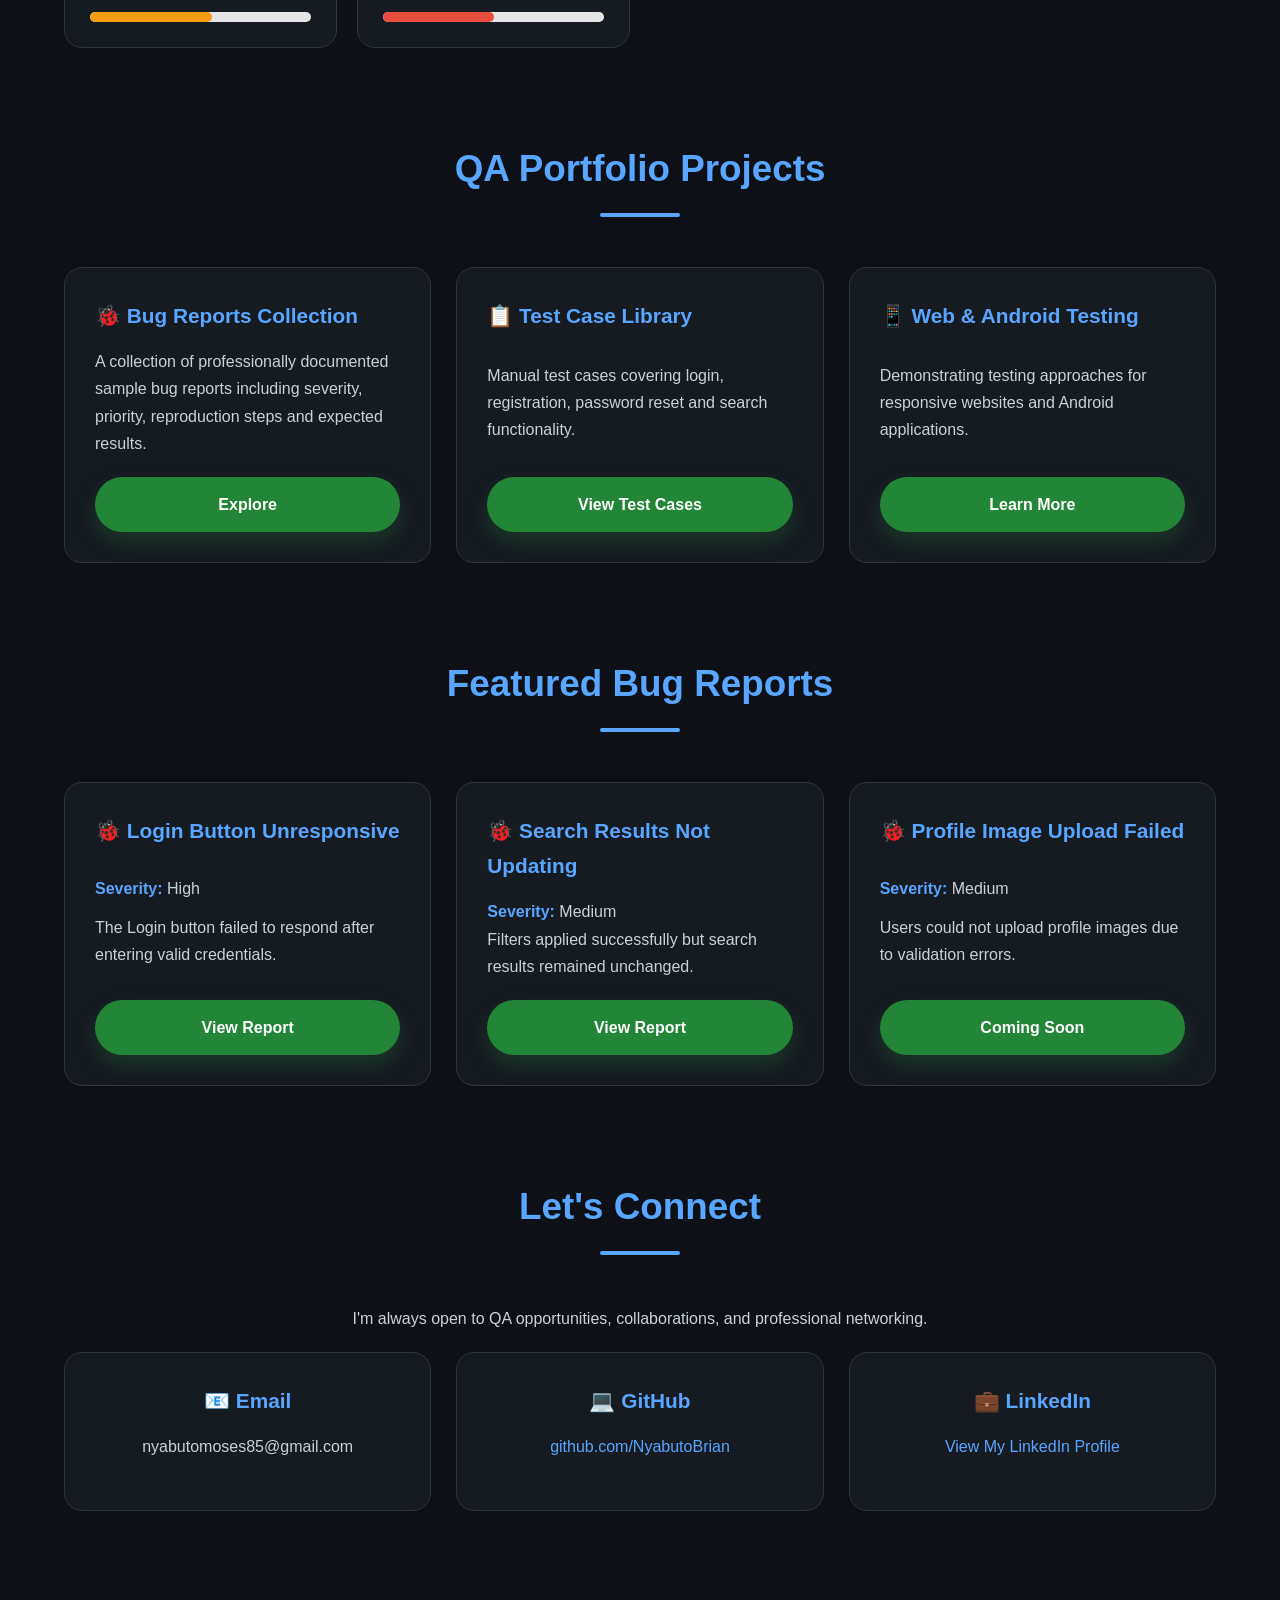
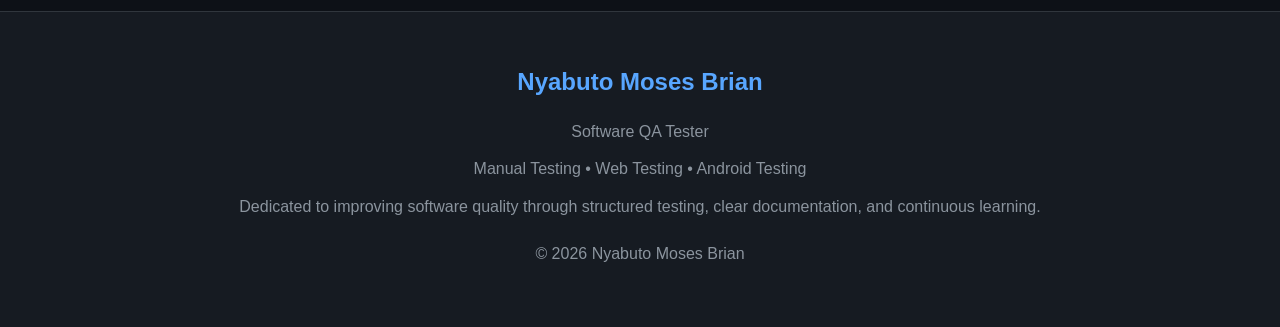
==== commit e85f5869: "Update index.html" ====
--- a/index.html
+++ b/index.html
@@ -2,6 +2,15 @@
 <!DOCTYPE html>
 <html lang="en">
 <head>
+    <!-- Google Analytics -->
+<script async src="https://www.googletagmanager.com/gtag/js?id=G-9Y0YQ91PMS"></script>
+<script>
+  window.dataLayer = window.dataLayer || [];
+  function gtag(){dataLayer.push(arguments);}
+  gtag('js', new Date());
+
+  gtag('config', 'G-9Y0YQ91PMS');
+</script>
     <meta charset="UTF-8">
     <meta name="viewport" content="width=device-width, initial-scale=1.0">
     <title>Nyabuto Moses Brian | Software QA Tester</title>
@@ -104,7 +113,11 @@
 <h3>🧪 Manual Testing</h3>
 <p>Functional, Regression and Smoke Testing</p>
 </div>
-
+<div class="card">
+<h3>🧪Web Programming </h3>
+<p> I design Professional websites including this portfolio website </p>
+</div>
+    
 <div class="card">
 <h3>🌐 Web Testing</h3>
 <p>Testing responsive web applications across browsers.</p>
@@ -124,7 +137,10 @@
 <h3>📋 Test Case Design</h3>
 <p>Creating structured and reusable manual test cases.</p>
 </div>
-
+<div class="card">
+<h3>🧪 System Analysis</h3>
+<p> I analyze system before and after Implantation to check for system requirements, suggest Improvement by  suggesting automation of processes and many more</p>
+</div>
 <div class="card">
 <h3>🔍 Exploratory Testing</h3>
 <p>Finding hidden defects through unscripted testing.</p>
--- a/assets/css/style.css
+++ b/assets/css/style.css
@@ -499,3 +499,56 @@
 }
 
 }
+
+.experience-grid{
+    display:grid;
+    grid-template-columns:repeat(auto-fit,minmax(250px,1fr));
+    gap:20px;
+    margin-top:30px;
+}
+
+.experience-card{
+    background:#161B22;
+    border:1px solid #30363D;
+    padding:25px;
+    border-radius:18px;
+    text-align:center;
+    transition:0.3s;
+}
+
+.experience-card:hover{
+    transform:translateY(-8px);
+    border-color:#58A6FF;
+    box-shadow:0 15px 35px rgba(88,166,255,.2);
+}
+
+.experience-card h3{
+    font-size:2.5rem;
+    color:#58A6FF;
+    margin-bottom:10px;
+}
+
+.experience-card p{
+    color:#C9D1D9;
+}
+
+.progress{
+    width:100%;
+    height:10px;
+    background:#e5e5e5;
+    border-radius:20px;
+    overflow:hidden;
+    margin-top:15px;
+}
+
+.progress-fill{
+    height:100%;
+    border-radius:20px;
+}
+
+.web{width:95%;background:#0077ff;}
+.android{width:85%;background:#00b894;}
+.banking{width:65%;background:#6c5ce7;}
+.streaming{width:60%;background:#fd79a8;}
+.ai{width:55%;background:#f39c12;}
+.games{width:50%;background:#e74c3c;}
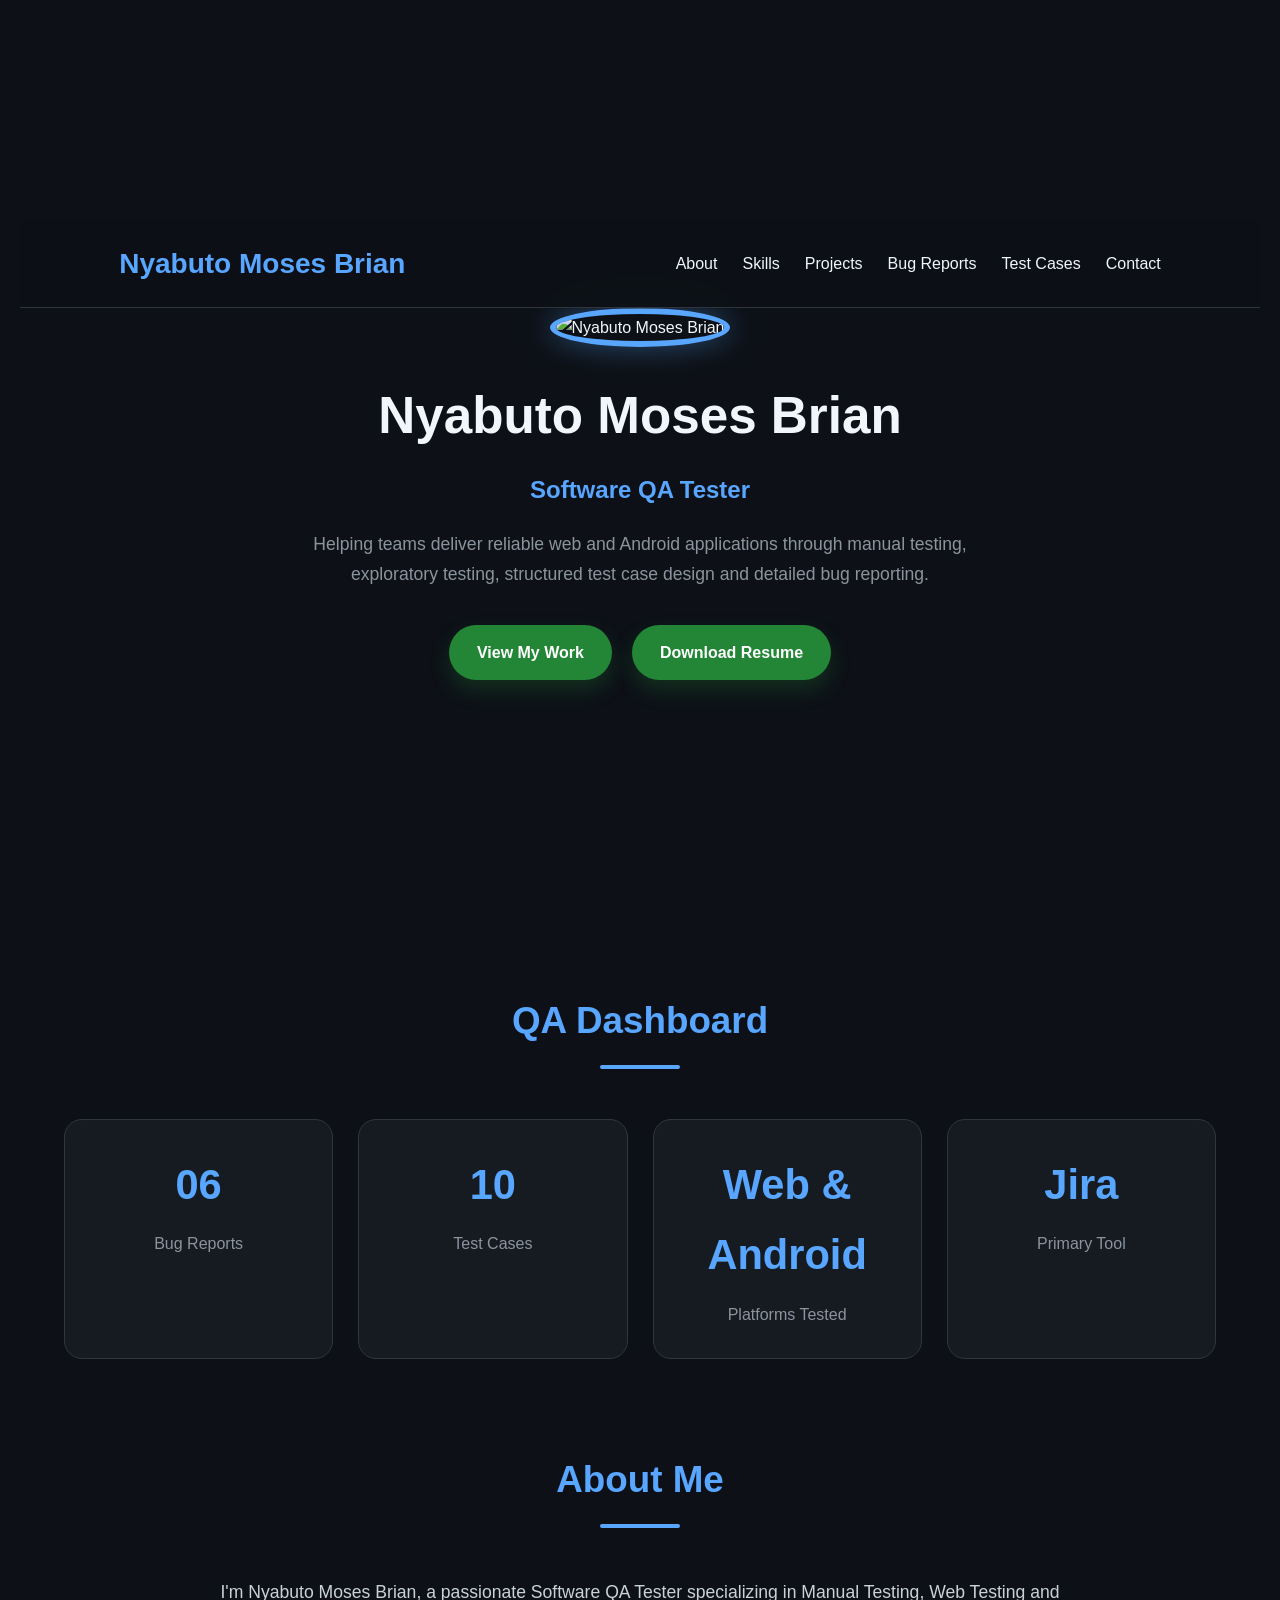
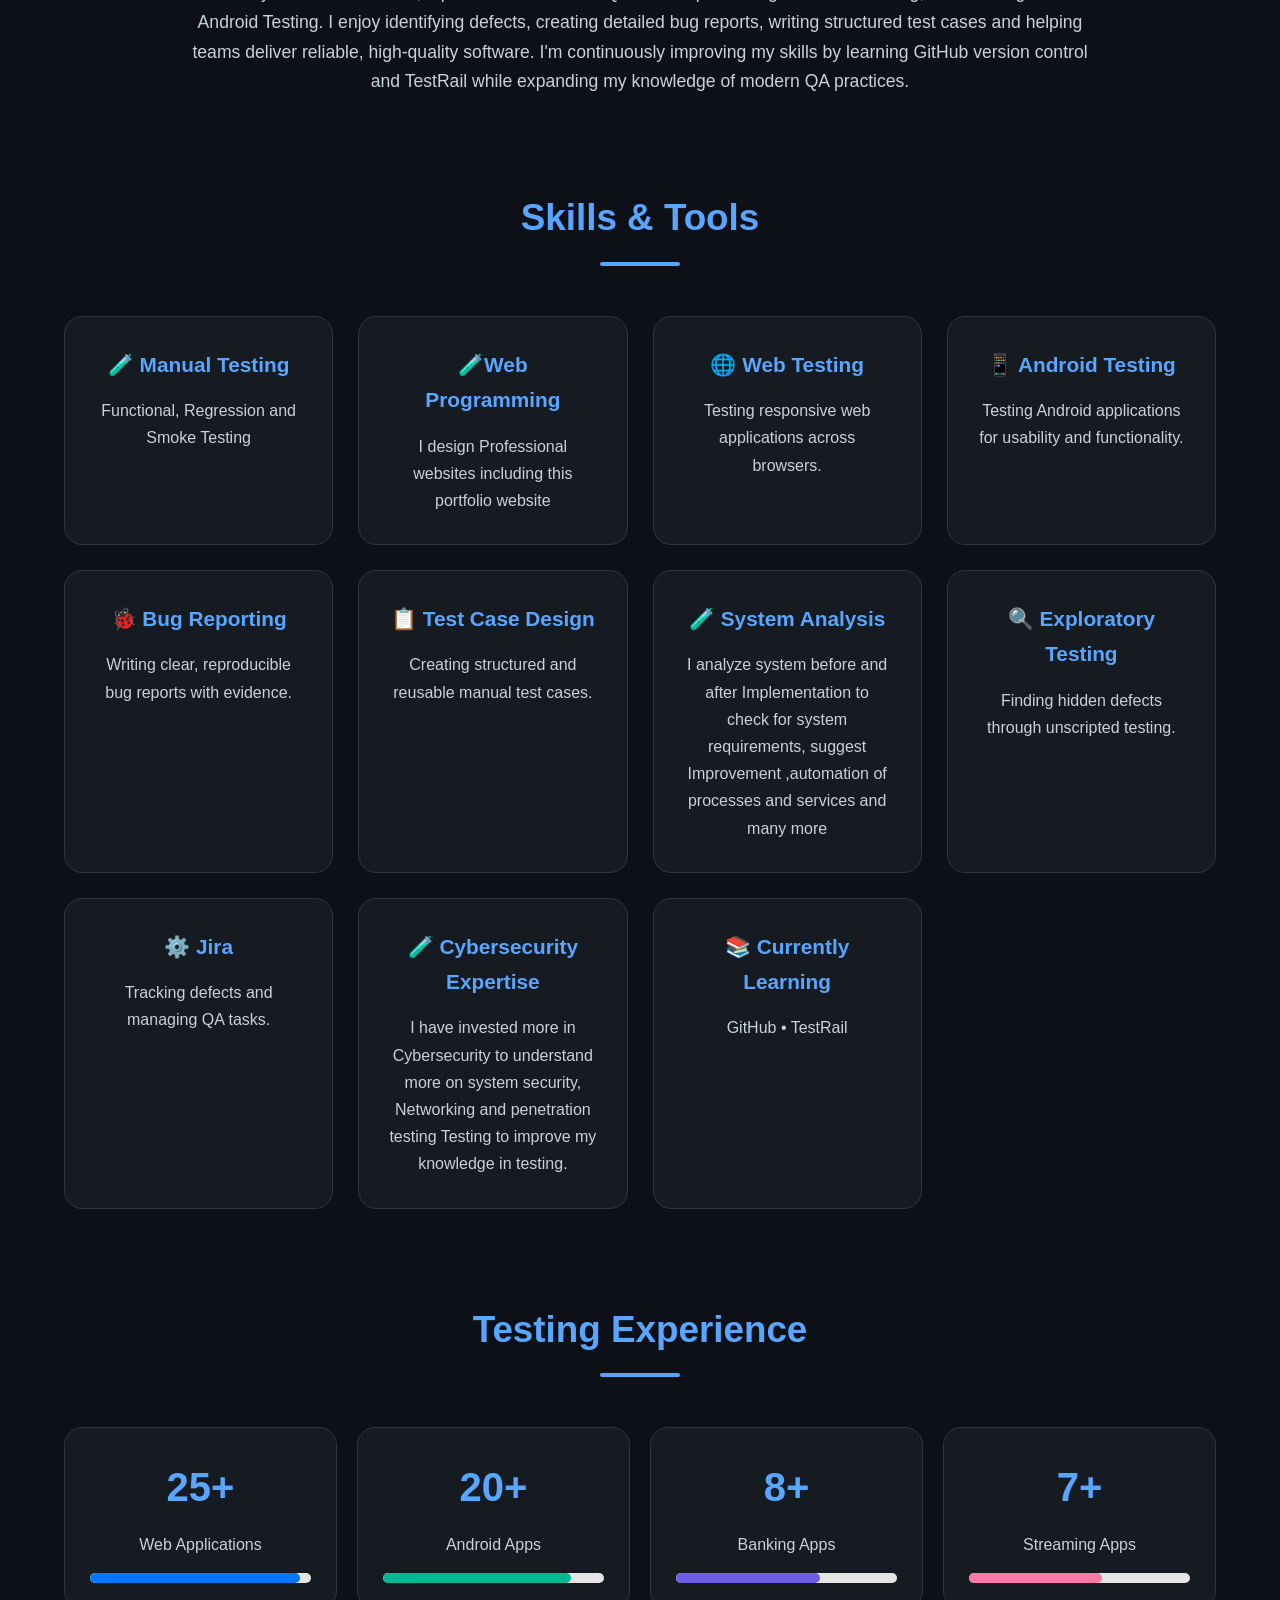
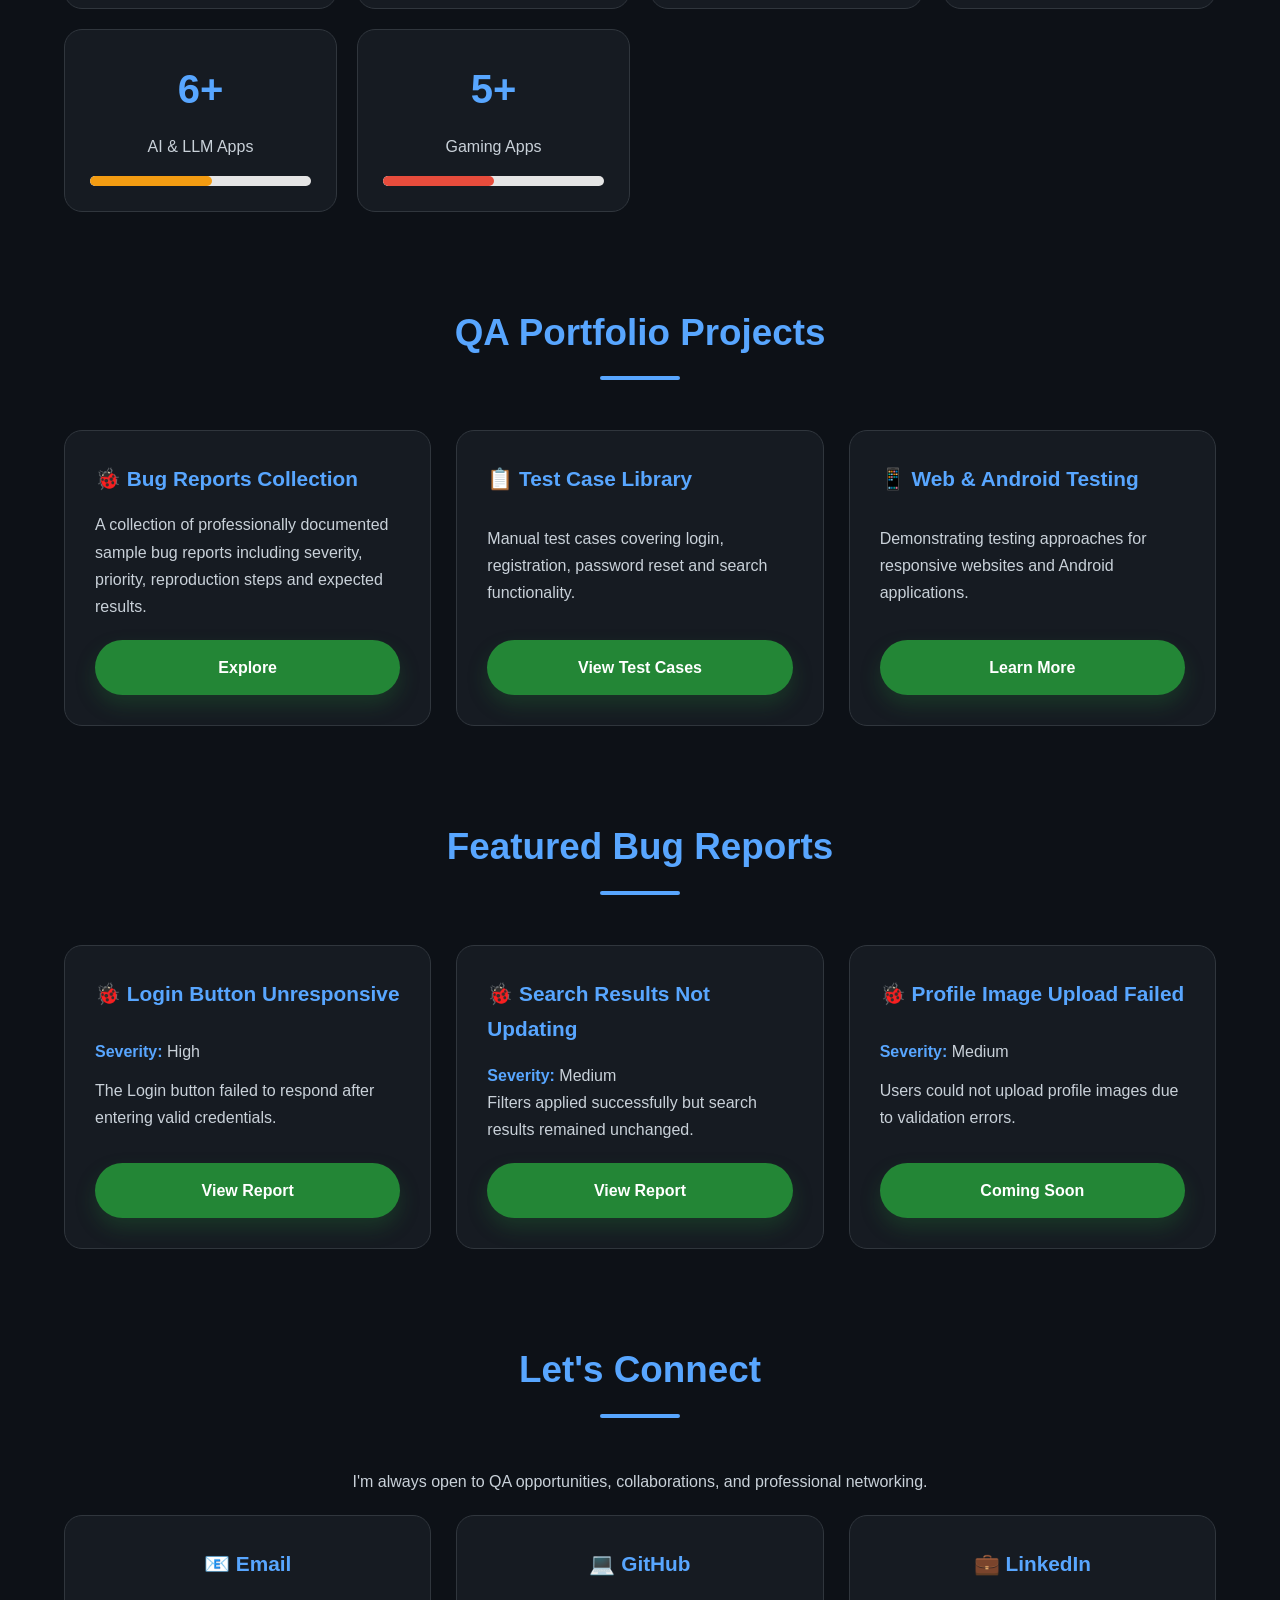
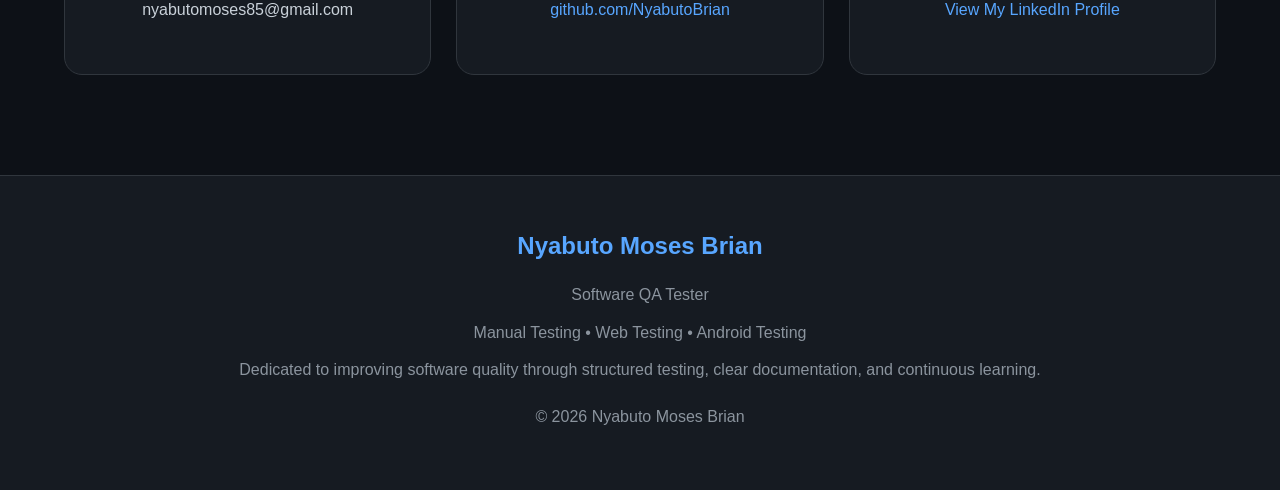
==== commit df23f4a4: "Update index.html" ====
--- a/index.html
+++ b/index.html
@@ -139,7 +139,7 @@
 </div>
 <div class="card">
 <h3>🧪 System Analysis</h3>
-<p> I analyze system before and after Implantation to check for system requirements, suggest Improvement by  suggesting automation of processes and many more</p>
+<p> I analyze system before and after Implementation to check for system requirements, suggest Improvement ,automation of processes and services and many more</p>
 </div>
 <div class="card">
 <h3>🔍 Exploratory Testing</h3>
@@ -150,7 +150,11 @@
 <h3>⚙️ Jira</h3>
 <p>Tracking defects and managing QA tasks.</p>
 </div>
-
+    
+<div class="card">
+<h3>🧪 Cybersecurity Expertise</h3>
+<p> I have invested more in Cybersecurity to understand more on system security, Networking and  penetration testing Testing to improve my knowledge in testing.</p>
+</div>
 <div class="card">
 <h3>📚 Currently Learning</h3>
 <p>GitHub • TestRail</p>
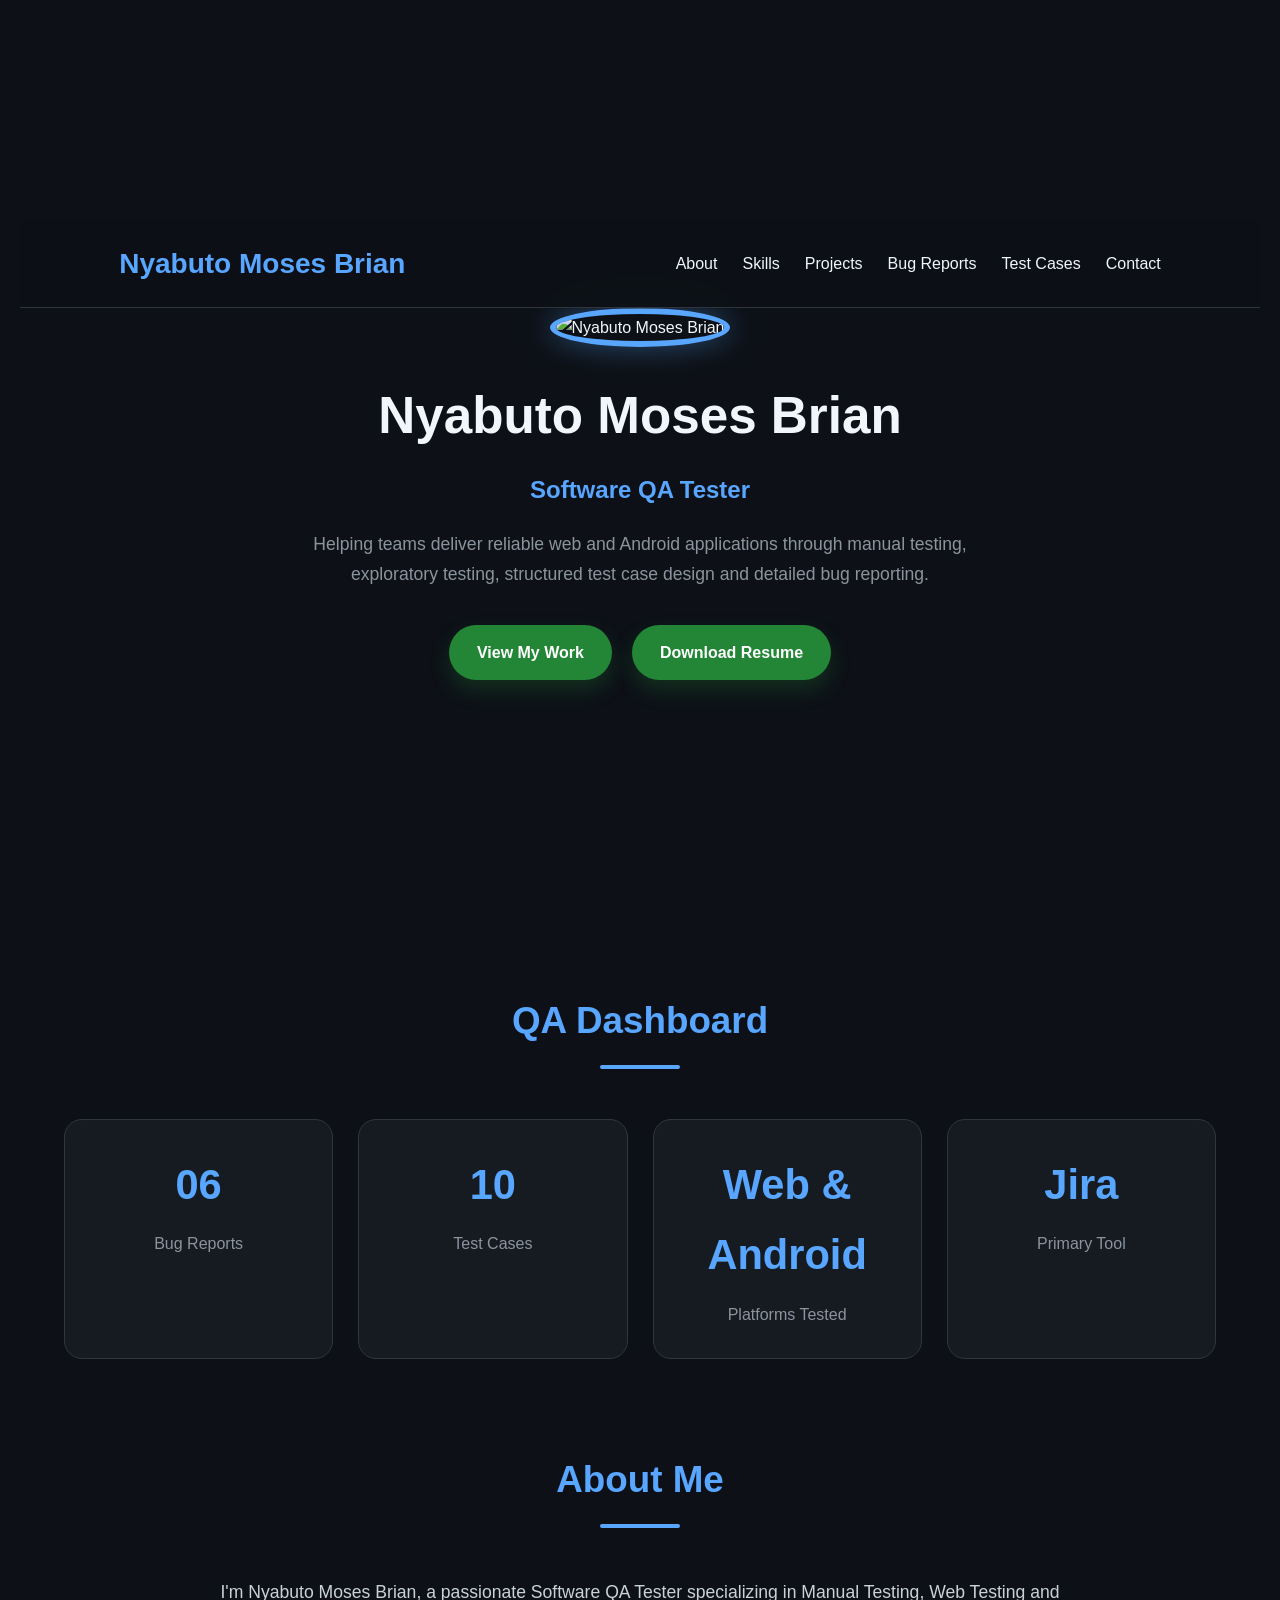
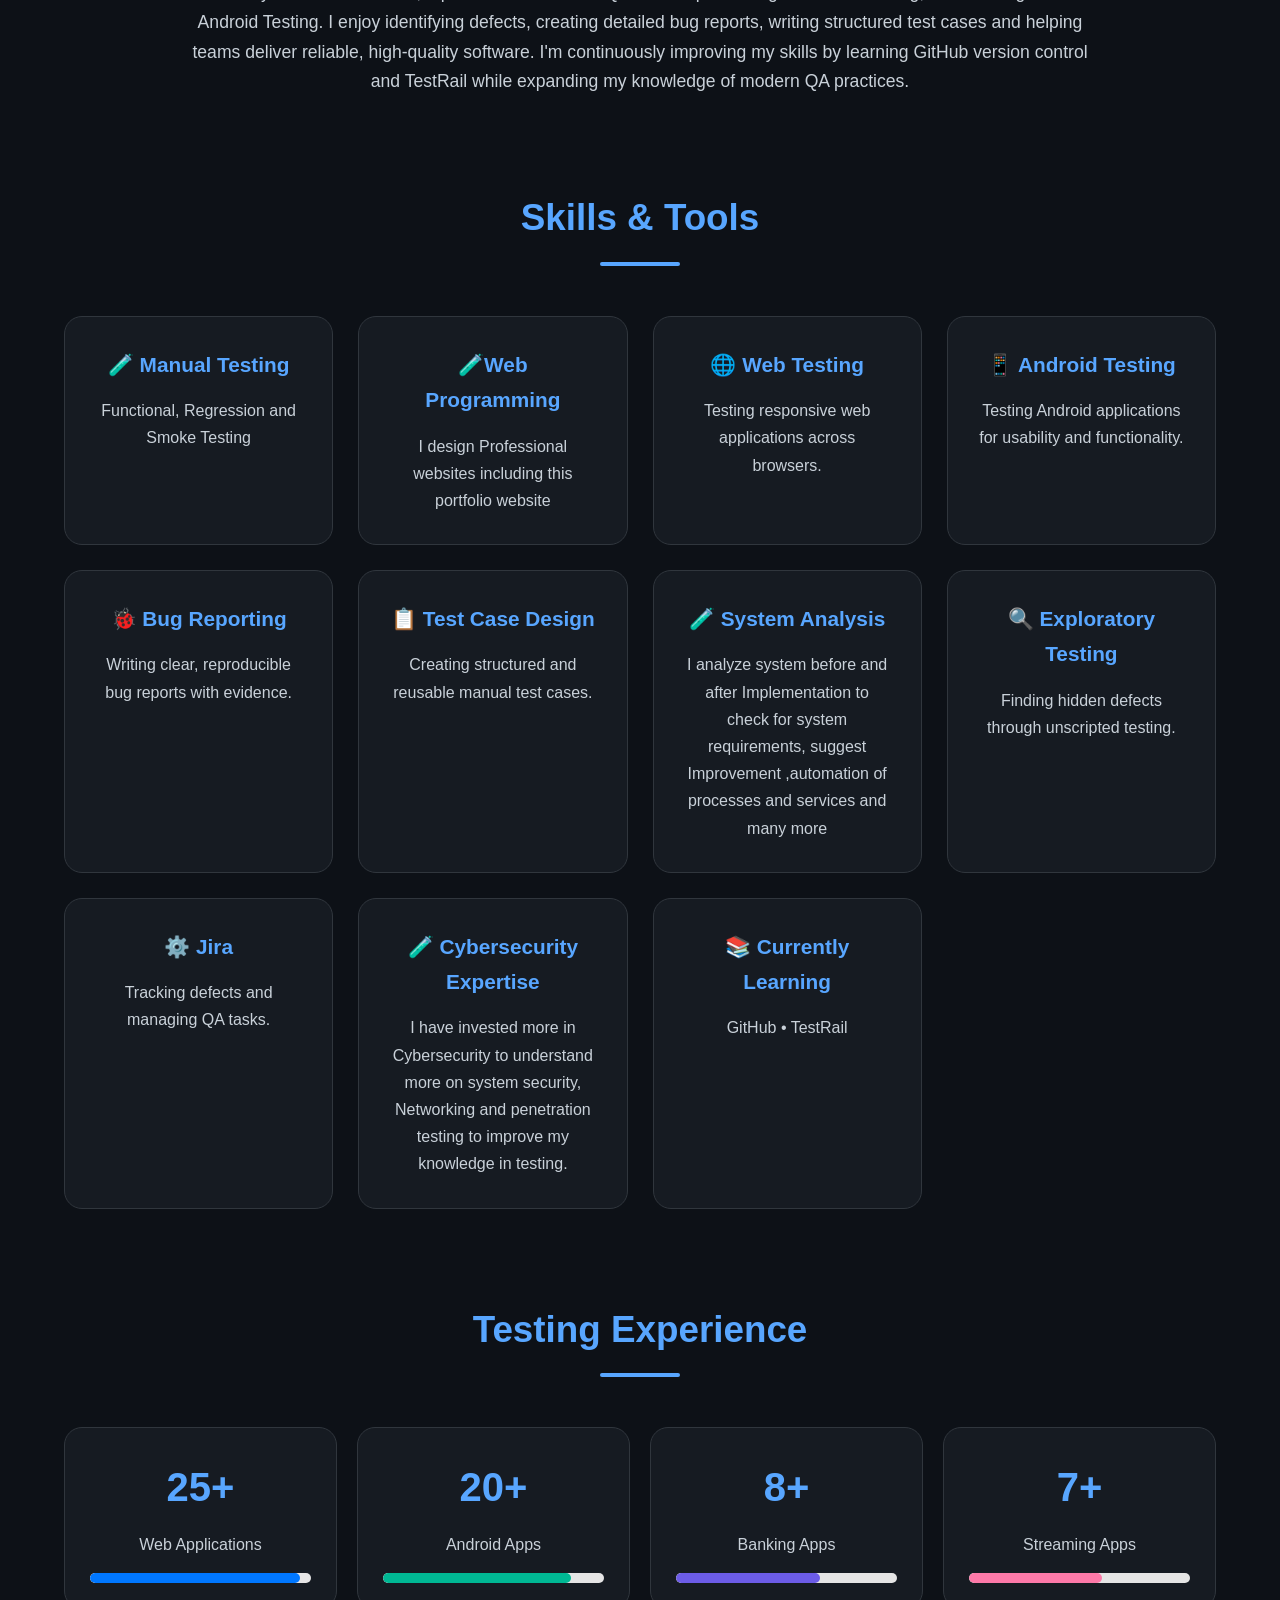
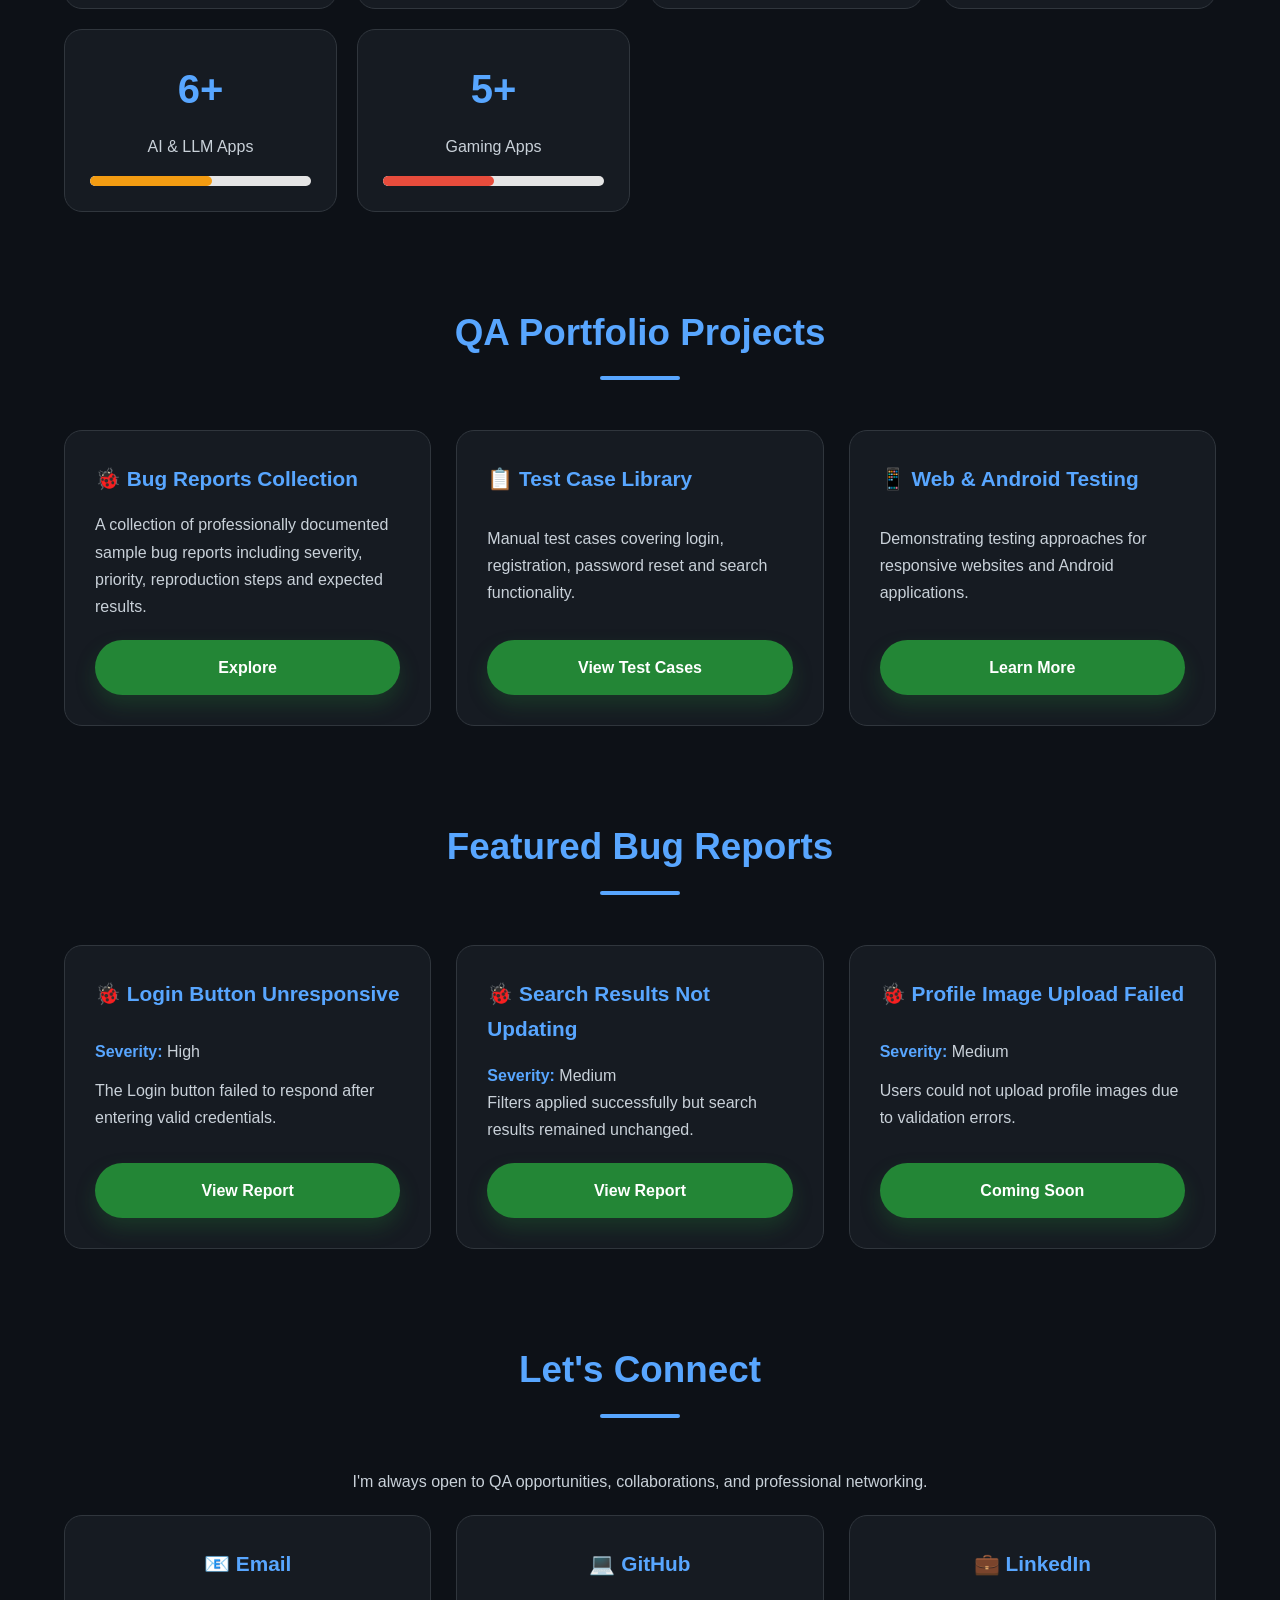
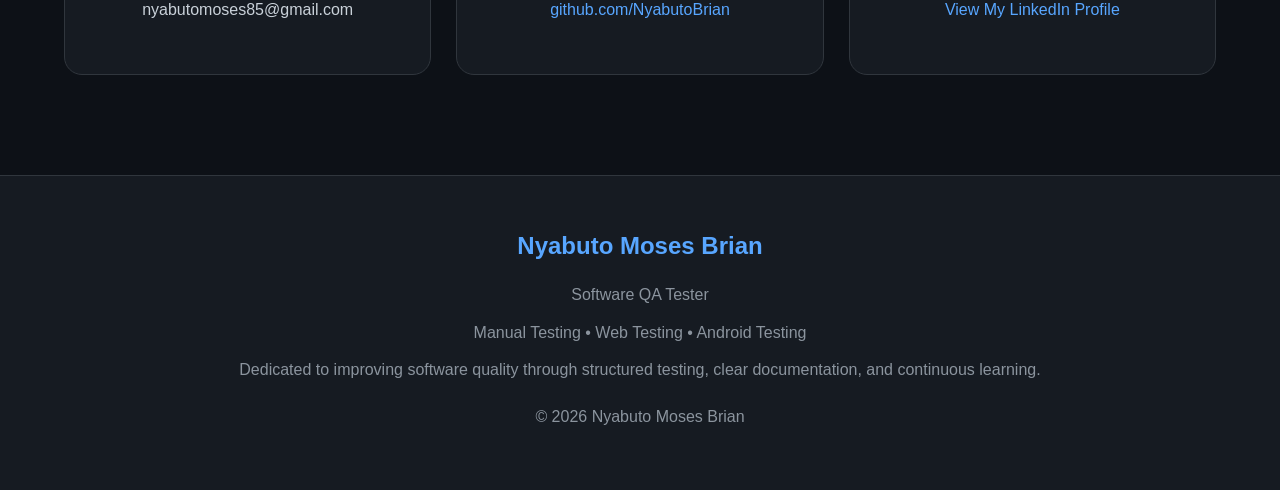
==== commit fad02118: "Update index.html" ====
--- a/index.html
+++ b/index.html
@@ -153,7 +153,7 @@
     
 <div class="card">
 <h3>🧪 Cybersecurity Expertise</h3>
-<p> I have invested more in Cybersecurity to understand more on system security, Networking and  penetration testing Testing to improve my knowledge in testing.</p>
+<p> I have invested more in Cybersecurity to understand more on system security, Networking and  penetration testing to improve my knowledge in testing.</p>
 </div>
 <div class="card">
 <h3>📚 Currently Learning</h3>
